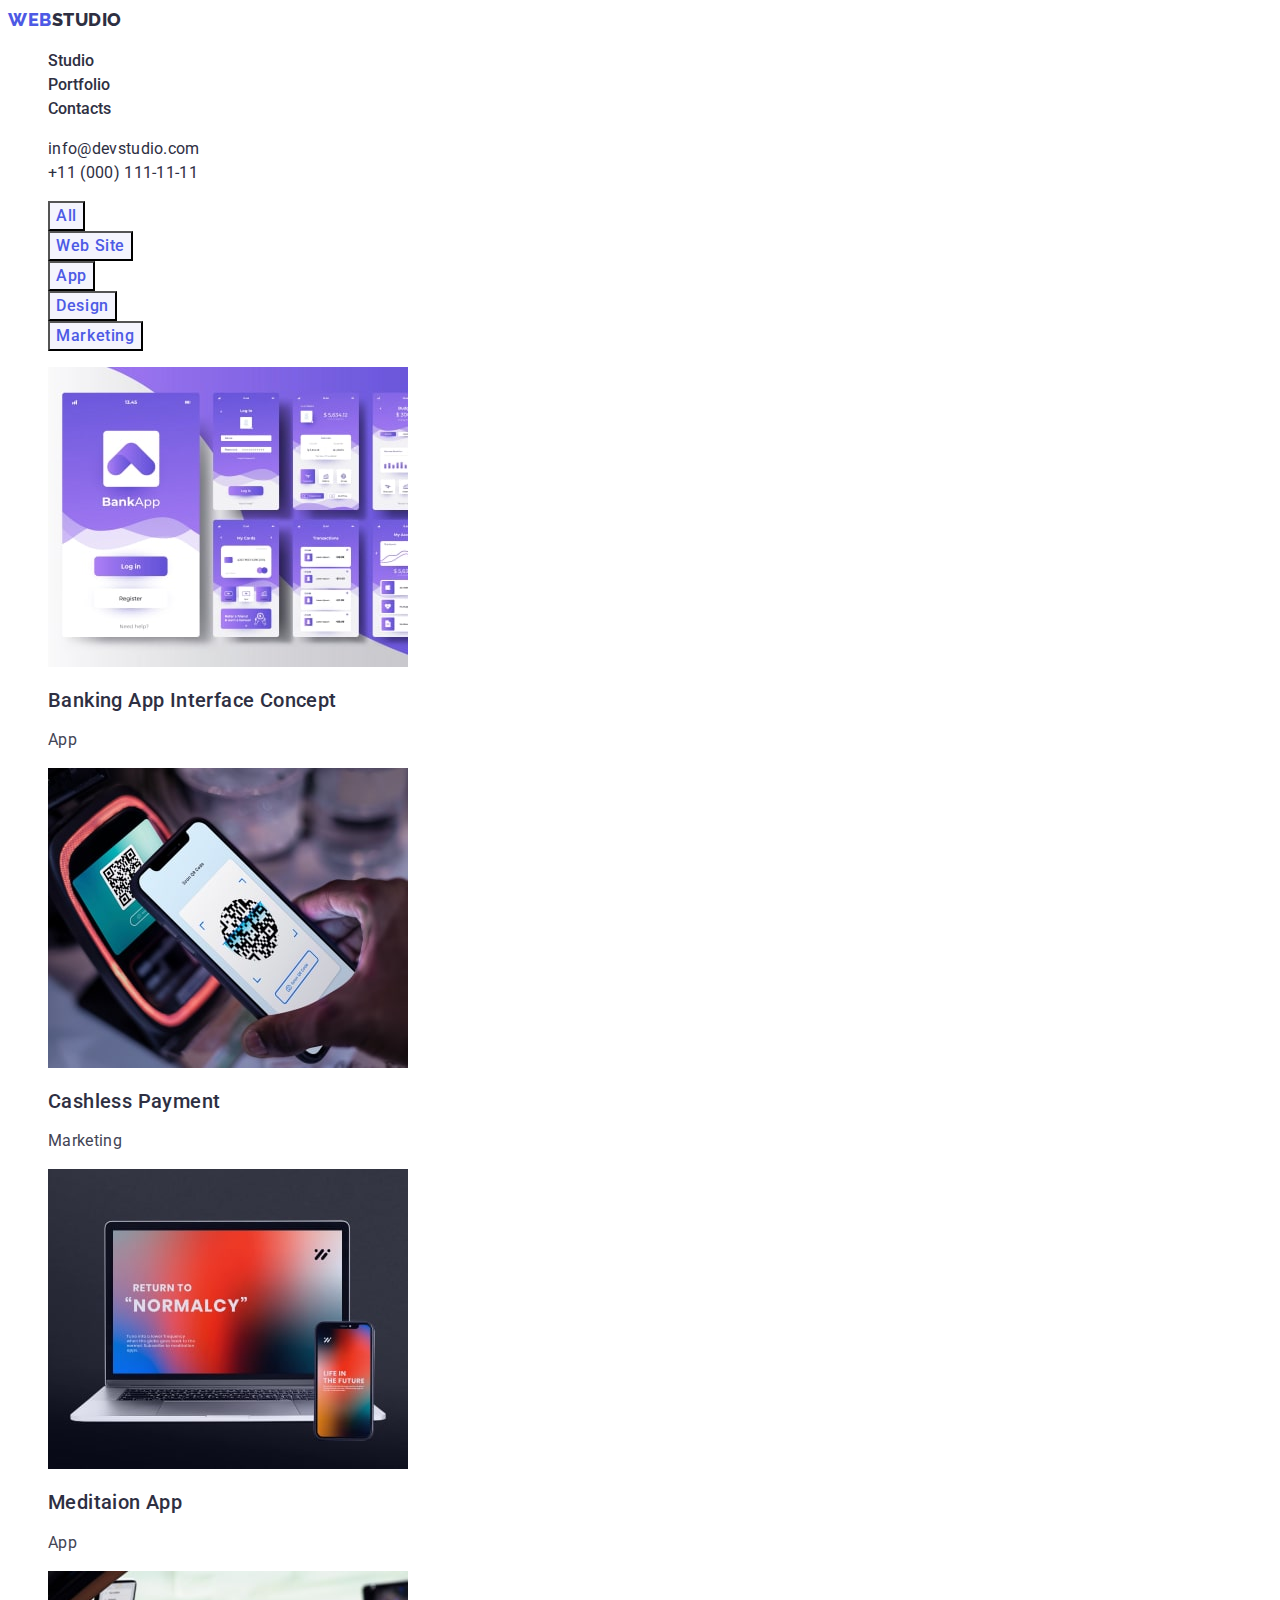
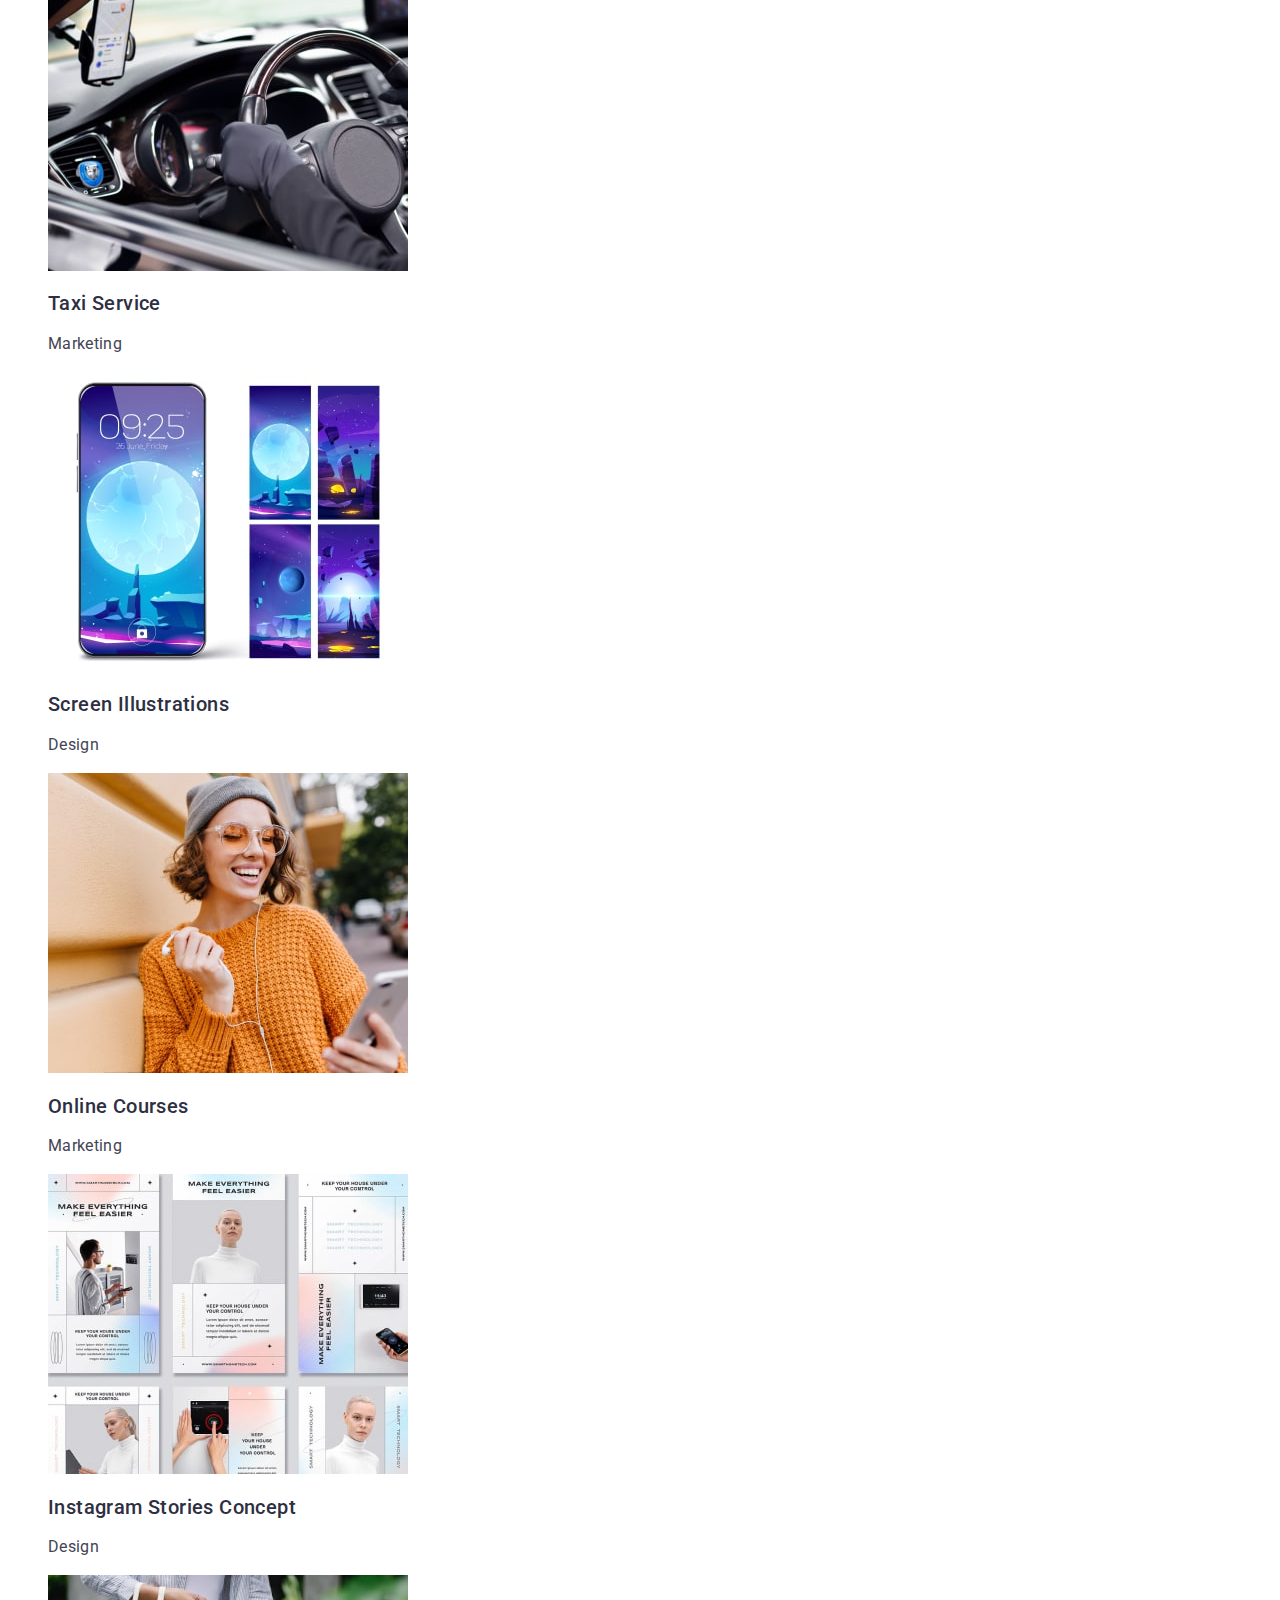
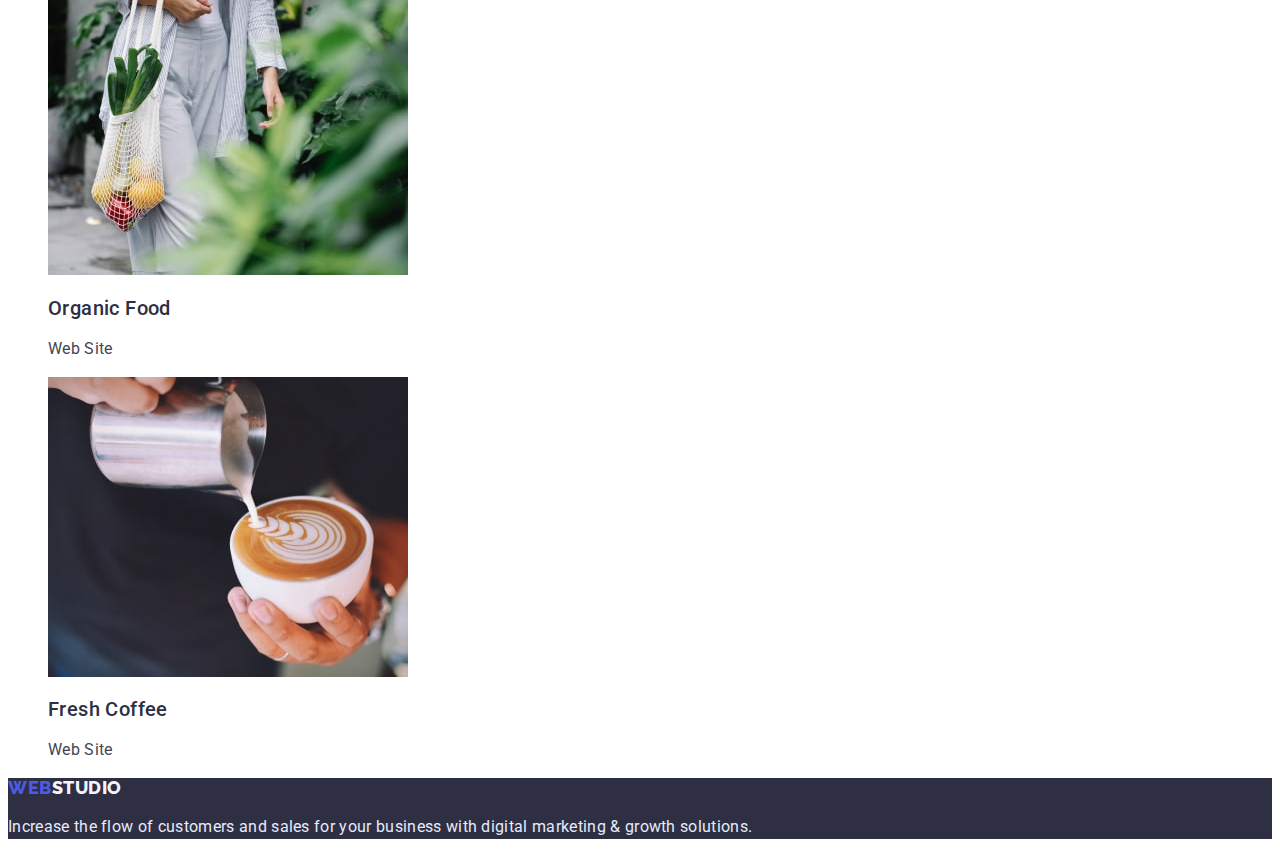
==== portfolio.html @ a4a8c256 "Initial commit" ====
<!DOCTYPE html>
<html lang="en">
  <head>
    <meta charset="UTF-8" />
    <meta http-equiv="X-UA-Compatible" content="IE=edge" />
    <meta name="viewport" content="width=device-width, initial-scale=1.0" />
    <title>Портфолио</title>
    <link rel="preconnect" href="https://fonts.googleapis.com" />
    <link rel="preconnect" href="https://fonts.gstatic.com" crossorigin />
    <link
      href="https://fonts.googleapis.com/css2?family=Raleway:wght@600;800&family=Roboto:wght@400;500;700&display=swap"
      rel="stylesheet"
    />
    <link rel="stylesheet" href="./CSS/style.css" />
  </head>
  <body>
    <!-- Top line -->
    <header>
      <nav class="site-nav">
        <a class="link" href="./index.html"
          ><span class="logo">Web</span><span class="logo-st">Studio</span></a
        >
        <ul class="site-nav list">
          <li>
            <a class="site-nav link" href="./index.html" target="_blank"
              >Studio</a
            >
          </li>
          <li>
            <a class="site-nav link" href="./portfolio.html">Portfolio</a>
          </li>
          <li><a class="site-nav link" href="">Contacts</a></li>
        </ul>
      </nav>
      <address>
        <ul class="auto-nav list">
          <li>
            <a class="info" href="mailto:info@devstudio.com"
              >info@devstudio.com</a
            >
          </li>
          <li>
            <a class="info" href="tel:+110001111111">+11 (000) 111-11-11</a>
          </li>
        </ul>
      </address>
    </header>
    <!-- MAIN-->
    <main>
      <section>
        <h1 class="visually-hidden">social-links</h1>
        <ul class="list">
          <li>
            <button class="button" type="button">All</button>
          </li>
          <li>
            <button class="button" type="button">Web Site</button>
          </li>
          <li>
            <button class="button" type="button">App</button>
          </li>
          <li>
            <button class="button" type="button">Design</button>
          </li>
          <li>
            <button class="button" type="button">Marketing</button>
          </li>
        </ul>

        <ul class="list">
          <li>
            <img
              src="./images/bankapp.jpg"
              alt="bankapp"
              width="360"
              height="300"
            />
            <h2 class="example-item">Banking App Interface Concept</h2>
            <p class="example-title">App</p>
          </li>
          <li>
            <img
              src="./images/mobphone.jpg"
              alt="mobphone"
              width="360"
              height="300"
            />
            <h2 class="example-item">Cashless Payment</h2>
            <p class="example-title">Marketing</p>
          </li>
          <li>
            <img
              src="./images/notebook.jpg"
              alt="notebook"
              width="360"
              height="300"
            />
            <h2 class="example-item">Meditaion App</h2>
            <p class="example-title">App</p>
          </li>
          <li>
            <img
              src="./images/driver.jpg"
              alt="drive"
              width="360"
              height="300"
            />
            <h2 class="example-item">Taxi Service</h2>
            <p class="example-title">Marketing</p>
          </li>
          <li>
            <img
              src="./images/phonetime.jpg"
              alt="phonetime"
              width="360"
              height="300"
            />
            <h2 class="example-item">Screen Illustrations</h2>
            <p class="example-title">Design</p>
          </li>
          <li>
            <img
              src="./images/smilegirl.jpg"
              alt="smilegirl"
              width="360"
              height="300"
            />
            <h2 class="example-item">Online Courses</h2>
            <p class="example-title">Marketing</p>
          </li>
          <li>
            <img
              src="./images/feel-easier.jpg"
              alt="feel-easier"
              width="360"
              height="300"
            />
            <h2 class="example-item">Instagram Stories Concept</h2>
            <p class="example-title">Design</p>
          </li>
          <li>
            <img
              src="./images/vegetables-in-bag.jpg"
              alt="vegetables-in-bag"
              width="360"
              height="300"
            />
            <h2 class="example-item">Organic Food</h2>
            <p class="example-title">Web Site</p>
          </li>
          <li>
            <img src="./images/late.jpg" alt="late" width="360" height="300" />
            <h2 class="example-item">Fresh Coffee</h2>
            <p class="example-title">Web Site</p>
          </li>
        </ul>
      </section>
    </main>
    <!-- Footer  -->
    <footer class="appeal">
      <a class="link" href="./index.html"
        ><span class="logo">Web</span><span class="logo-second">Studio</span></a
      >
      <p class="appeal-text">
        Increase the flow of customers and sales for your business with digital
        marketing & growth solutions.
      </p>
    </footer>
  </body>
</html>
---- CSS/style.css ----
/* цвет основного текста  #2E2F42 */
/* цвет вторичного текста #434455 */
/* белый #FFFFFF */
/* акцент #4D5AE5 */
/* призыв под логотипом #E7E9FC
/* цвет лого "studio" #F4F4FD */
/* цвет фона хедера #FFFFFF */
/* цвет фона  Hero #2E2F42 */
/* цвет фона Section 1 #E5E5E5 */
/* цвет фона Section 2 #E5E5E5 */
/* цвет фона Section 3 #F4F4FD */
/* цвет фона футера #2E2F42 */
:root {
  --primary-text-color: #2e2f42;
  --title-text-color: #434455;
  --accent: #4d5ae5;
  --primary-white-color: #ffffff;
  --primery-btn-color: #f4f4fd;
}

body {
  font-family: "Roboto", sans-serif;
  background: var(--primary-white-color);
  color: var(--primary-text-color);
}
address {
  font-style: normal;
}
.list {
  list-style: none;
}
.link {
  text-decoration: none;
}
/* -----------------Site Nav----------- */
.site-nav .link {
  font-weight: 500;
  font-size: 16px;
  line-height: 1.5;
  color: var(--primary-text-color);
}
.site-nav:hover,
.site-nav:focus {
  color: var(--accent);
}
.auto-nav {
  font-size: 16px;
  line-height: 1.5;
  color: var(--primary-text-color);
}
/* -----------------header---------------- */
.logo {
  font-family: "Raleway", sans-serif;
  font-weight: 800;
  font-size: 18px;
  line-height: 1.33px;
  color: var(--accent);
  letter-spacing: 0.03em;
  text-transform: uppercase;
}

.logo-st {
  font-family: "Raleway", sans-serif;
  font-weight: 800;
  font-size: 18px;
  line-height: 1.33;
  color: var(--primary-text-color);
  letter-spacing: 0.03em;
  text-transform: uppercase;
}
.info {
  text-decoration: none;
  color: var(--primary-text-color);
  letter-spacing: 0.02em;
}
.info:hover,
.info:focus {
  color: var(--accent);
}
.info-tel {
  text-decoration: none;
  color: var(--title-text-color);
  letter-spacing: 0.02em;
}
.info-tel:hover,
.info-tel:focus {
  color: var(--accent);
}
/* ------------HERO---------------------- */
.hero {
  background: #2e2f42;
}
.hero-title {
  font-size: 56px;
  line-height: 1.07;
  color: var(--primary-white-color);
  text-align: center;
  letter-spacing: 0.02em;
}
/* -------------Section---------------- */
.section {
  color: var(--primary-text-color);
  background: var(--primary-white-color);
}
.section-title {
  font-weight: 700;
  font-size: 36px;
  line-height: 1.11;
  color: var(--primary-text-color);
  text-align: center;
  letter-spacing: 0.02em;
  text-transform: capitalize;
}
.list-benefit {
  color: var(--primary-text-color);
}
.list-benefit-item {
  font-weight: 500;
  font-size: 20px;
  line-height: 1.2;
  color: var(--primary-text-color);
  letter-spacing: 0.02em;
}
.list-benefit-text {
  font-size: 16px;
  line-height: 1.5;
  color: var(--title-text-color);
  letter-spacing: 0.02em;
}
.section-team {
  background: var(--primery-btn-color);
}
.list-team {
}
.list-team-name {
  font-weight: 500;
  font-size: 20px;
  line-height: 1.2;
  color: var(--primary-text-color);

  letter-spacing: 0.02em;
  background: var(--primary-white-color);
}
.list-team-prof {
  font-size: 16px;
  line-height: 1.5;
  color: var(--title-text-color);

  letter-spacing: 0.02em;
  background: var(--primary-white-color);
}

/*----------------- Footer------------ */
.appeal {
  background: var(--primary-text-color);
}
.logo-second {
  font-family: "Raleway", sans-serif;
  font-weight: 800;
  font-size: 18px;
  line-height: 1.16;
  color: var(--primery-btn-color);
  letter-spacing: 0.03em;
  text-transform: uppercase;
}
.appeal-text {
  font-size: 16px;
  line-height: 1.5;
  color: #e7e9fc;
  letter-spacing: 0.02em;
}
/*------------Button Hero ---------------*/
.button-hero {
  font-family: "Roboto", sans-serif;
  font-weight: 500;
  font-size: 16px;
  line-height: 1.5;
  display: flex;
  align-items: center;
  letter-spacing: 0.04em;
  color: var(--primery-btn-color);
  background: #404bbf;
  cursor: pointer;
}
.button-hero:hover,
.button-hero:focus {
  color: #404bbf;
  background: var(--primary-white-color);
}
/* -------------Button---------------- */
.button {
  font-family: "Roboto", sans-serif;
  font-weight: 500;
  font-size: 16px;
  line-height: 1.5;
  align-items: center;
  text-align: center;
  letter-spacing: 0.04em;
  color: var(--accent);
  background: var(--primery-btn-color);
  cursor: pointer;
}
.button:hover,
.button:focus {
  color: var(--primary-white-color);
  background: var(--accent);
}
/* ----------------portfolio file------------------*/
.example-item {
  font-weight: 500;
  font-size: 20px;
  line-height: 1.2;
  letter-spacing: 0.02em;
  color: var(--primary-text-color);
}
.example-title {
  font-size: 16px;
  line-height: 1.5;
  letter-spacing: 0.02em;
  color: var(--title-text-color);
}

/* --------------скрытый заголовок---------------- */
.visually-hidden {
  position: absolute;
  white-space: nowrap;
  width: 1px;
  height: 1px;
  overflow: hidden;
  border: 0;
  padding: 0;
  clip: rect(0 0 0 0);
  clip-path: inset(50%);
  margin: -1px;
}
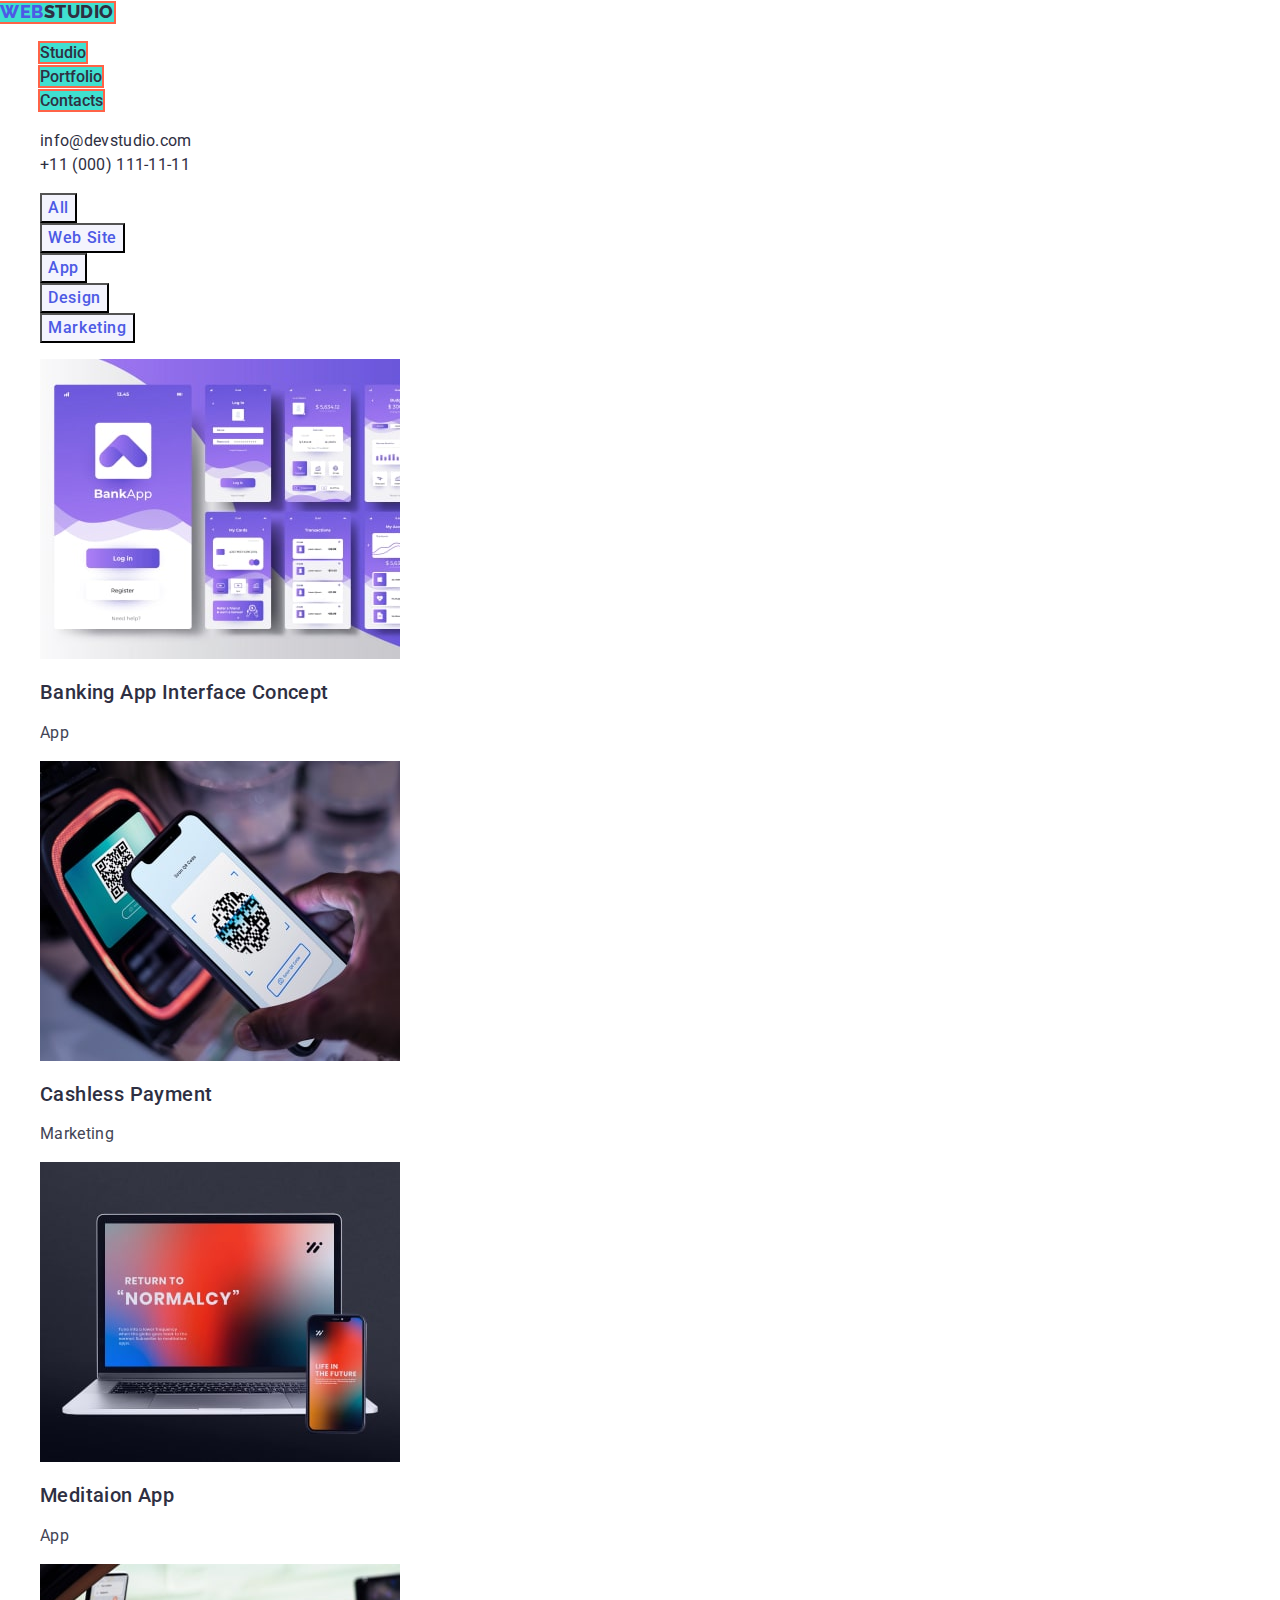
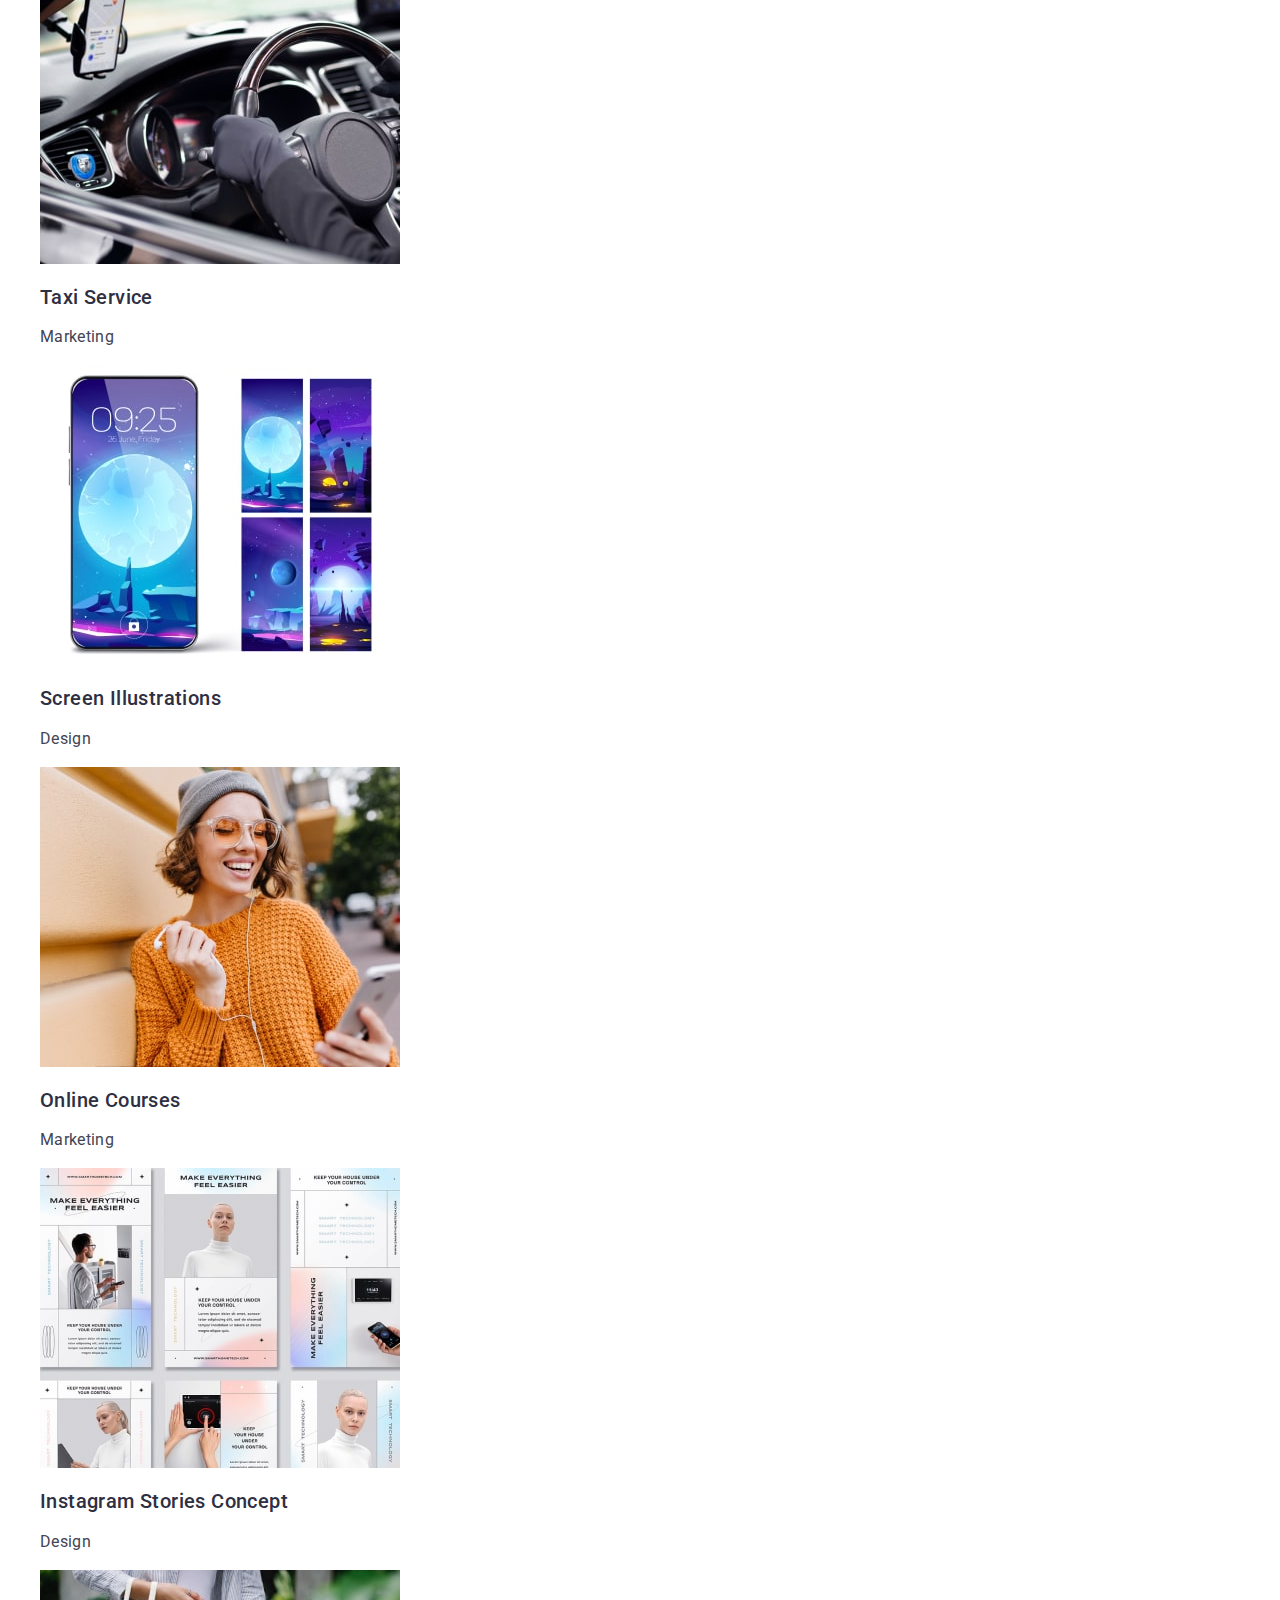
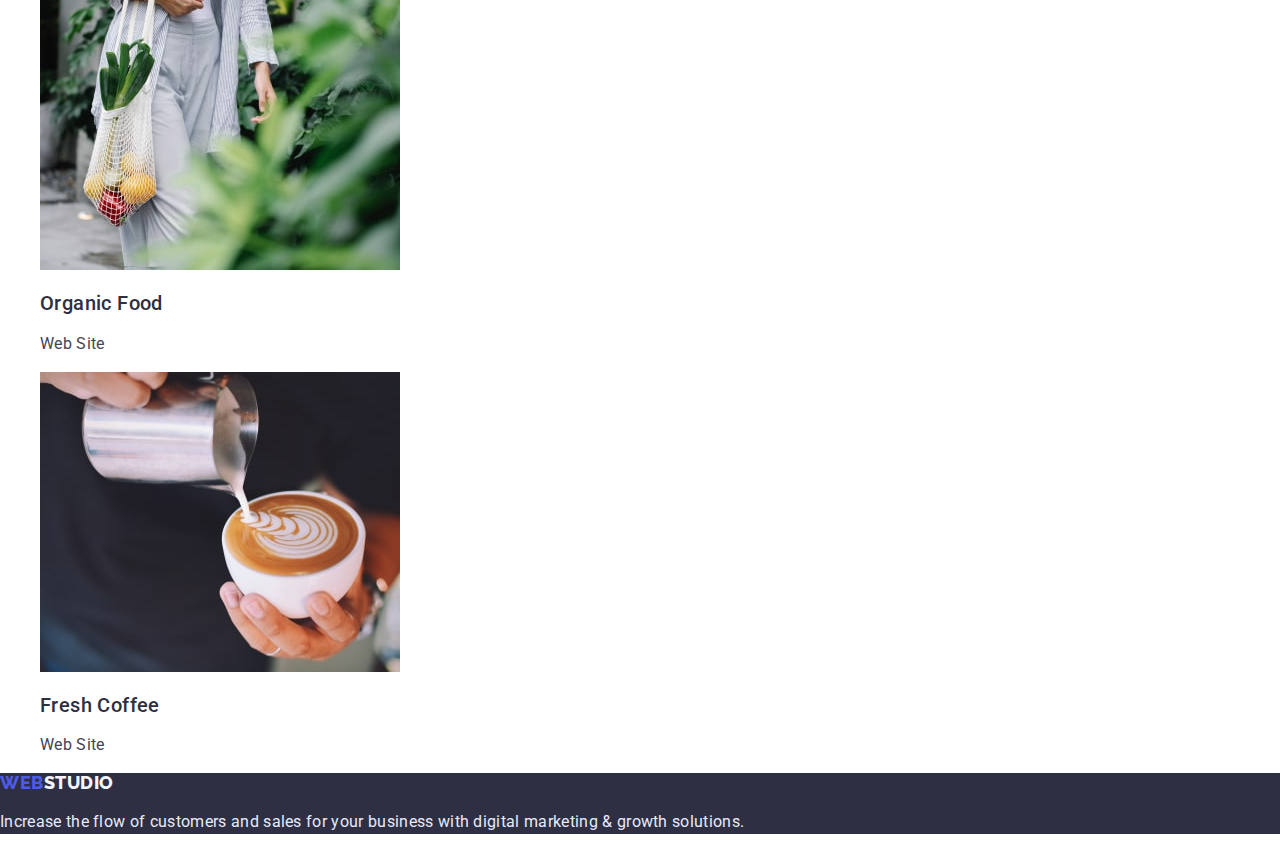
==== commit 4d41f5b6: "вставил нормолайз" ====
--- a/portfolio.html
+++ b/portfolio.html
@@ -10,6 +10,10 @@
     <link
       href="https://fonts.googleapis.com/css2?family=Raleway:wght@600;800&family=Roboto:wght@400;500;700&display=swap"
       rel="stylesheet"
+    />
+    <link
+      rel="stylesheet"
+      href="	https://cdnjs.cloudflare.com/ajax/libs/modern-normalize/0.6.0/modern-normalize.min.css"
     />
     <link rel="stylesheet" href="./CSS/style.css" />
   </head>
--- a/CSS/style.css
+++ b/CSS/style.css
@@ -17,6 +17,14 @@
   --primary-white-color: #ffffff;
   --primery-btn-color: #f4f4fd;
 }
+html {
+  box-sizing: border-box;
+}
+*,
+*::before,
+*::after {
+  box-sizing: inherit;
+}
 
 body {
   font-family: "Roboto", sans-serif;
@@ -32,12 +40,30 @@
 .link {
   text-decoration: none;
 }
+.conteiner {
+  width: 1128px;
+  margin: 0 auto;
+}
+/* ---------------Header--------------- */
+.header {
+  /* outline: 2px solid transparent; */
+  border-bottom-width: 7px;
+  border-bottom-style: solid;
+  border-bottom-color: var(--primary-text-color);
+}
+.address {
+  /* outline: 2px solid transparent; */
+  background-color: orange;
+}
+
 /* -----------------Site Nav----------- */
 .site-nav .link {
   font-weight: 500;
   font-size: 16px;
   line-height: 1.5;
   color: var(--primary-text-color);
+  outline: 2px solid tomato;
+  background-color: turquoise;
 }
 .site-nav:hover,
 .site-nav:focus {
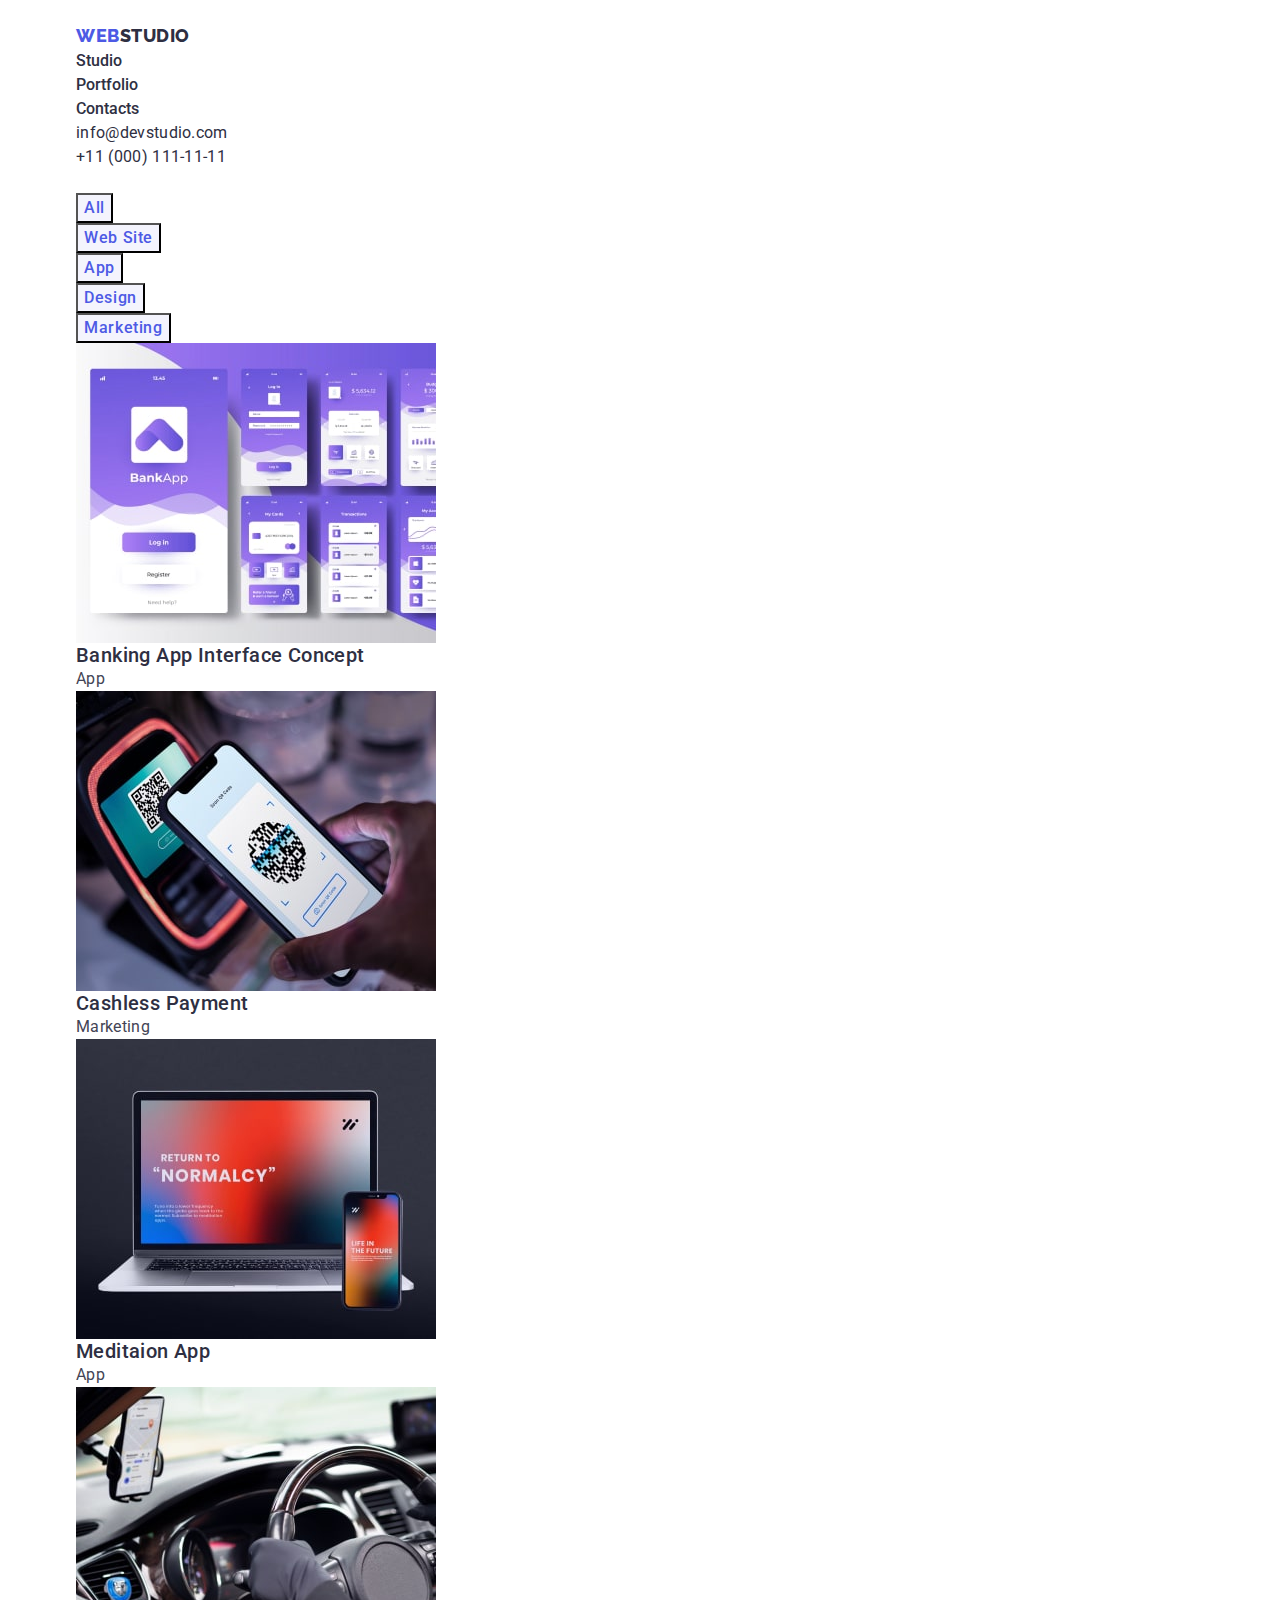
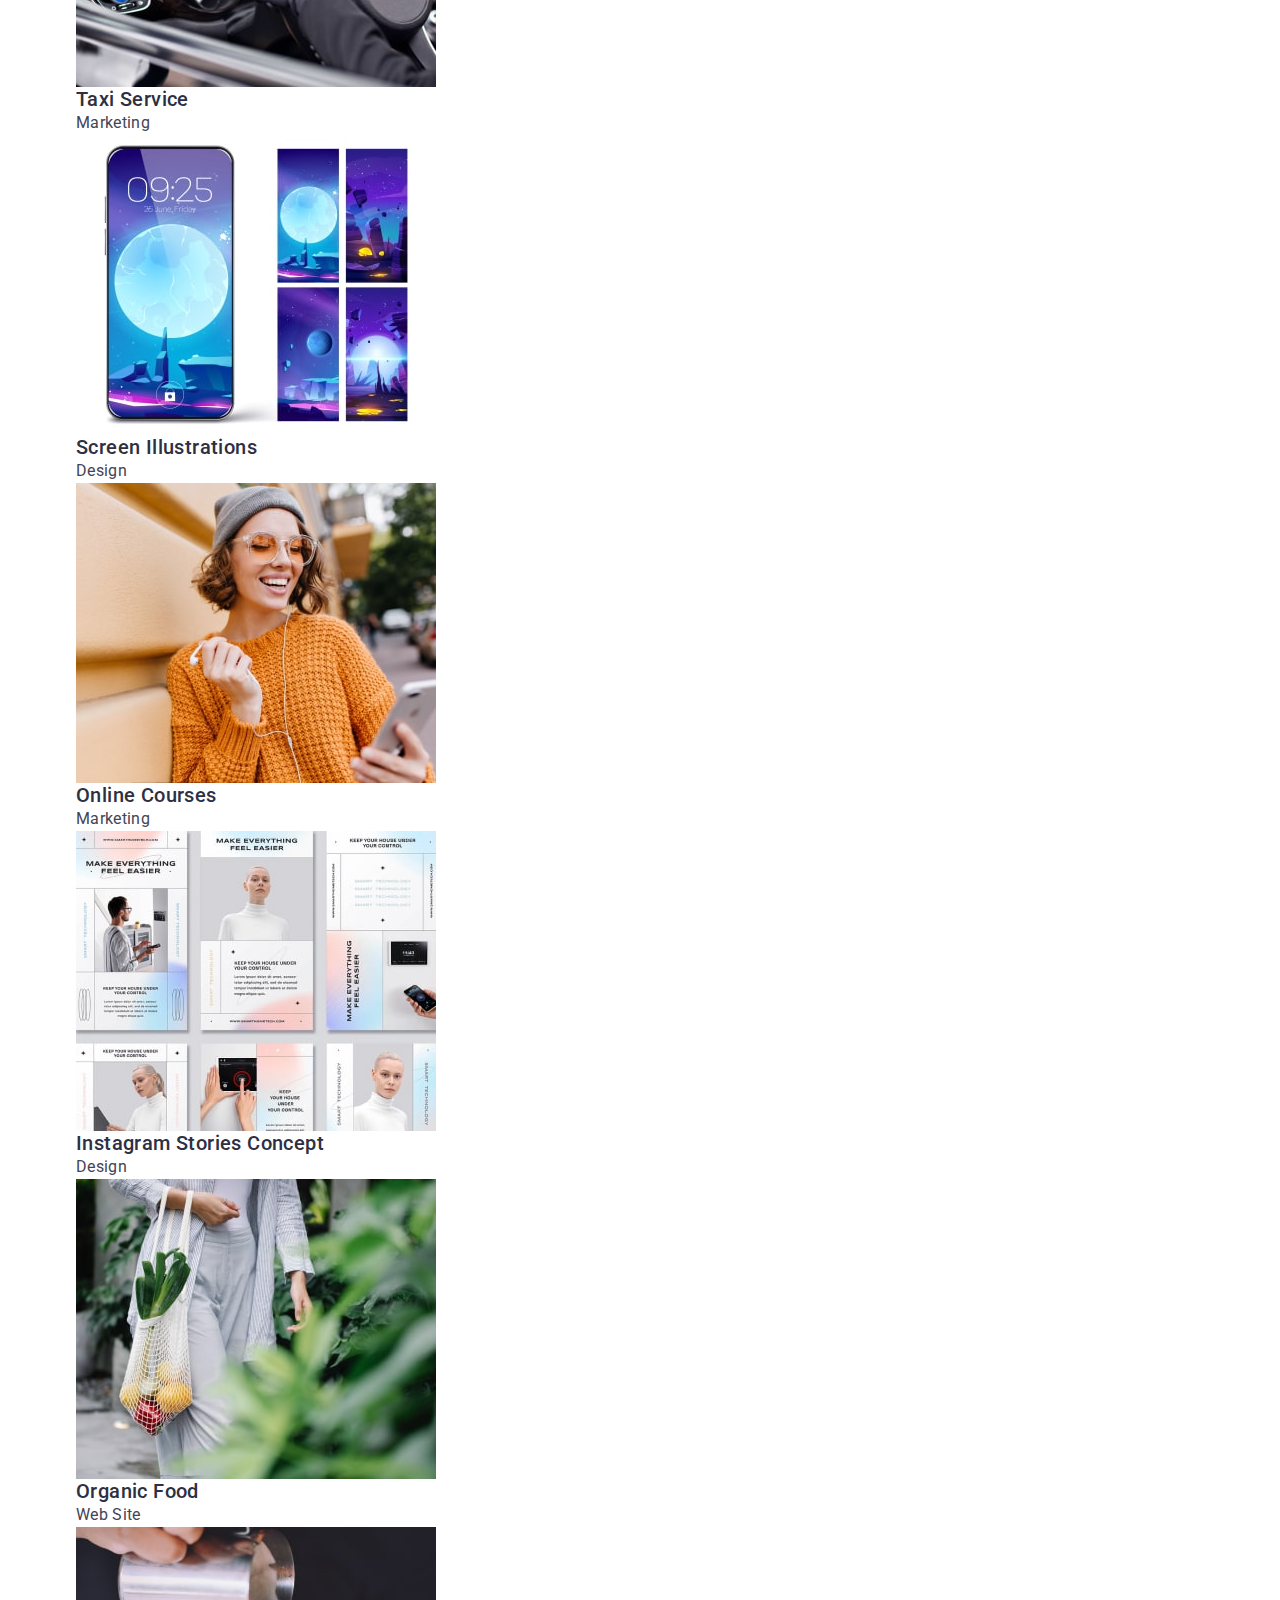
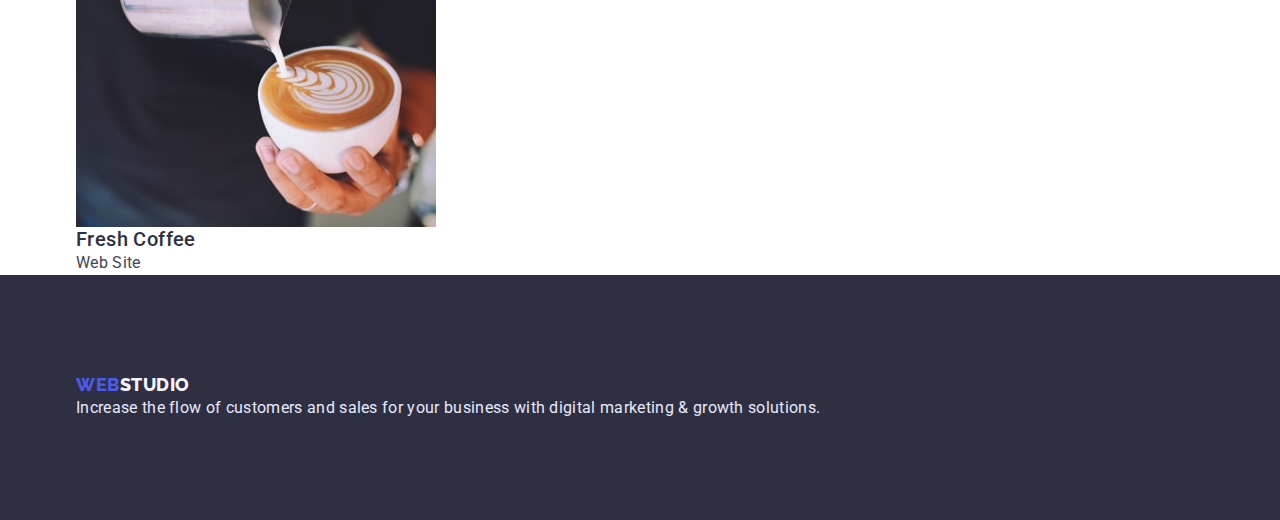
==== commit 61756cec: "prepear to flex" ====
--- a/portfolio.html
+++ b/portfolio.html
@@ -19,156 +19,168 @@
   </head>
   <body>
     <!-- Top line -->
-    <header>
-      <nav class="site-nav">
-        <a class="link" href="./index.html"
-          ><span class="logo">Web</span><span class="logo-st">Studio</span></a
-        >
-        <ul class="site-nav list">
-          <li>
-            <a class="site-nav link" href="./index.html" target="_blank"
-              >Studio</a
-            >
-          </li>
-          <li>
-            <a class="site-nav link" href="./portfolio.html">Portfolio</a>
-          </li>
-          <li><a class="site-nav link" href="">Contacts</a></li>
-        </ul>
-      </nav>
-      <address>
-        <ul class="auto-nav list">
-          <li>
-            <a class="info" href="mailto:info@devstudio.com"
-              >info@devstudio.com</a
-            >
-          </li>
-          <li>
-            <a class="info" href="tel:+110001111111">+11 (000) 111-11-11</a>
-          </li>
-        </ul>
-      </address>
+    <header class="header">
+      <div class="conteiner">
+        <nav class="site-nav">
+          <a class="link" href="./index.html"
+            ><span class="logo">Web</span><span class="logo-st">Studio</span></a
+          >
+          <ul class="site-nav list">
+            <li>
+              <a class="site-nav link" href="./index.html" target="_blank"
+                >Studio</a
+              >
+            </li>
+            <li>
+              <a class="site-nav link" href="./portfolio.html">Portfolio</a>
+            </li>
+            <li><a class="site-nav link" href="">Contacts</a></li>
+          </ul>
+        </nav>
+        <address>
+          <ul class="auto-nav list">
+            <li>
+              <a class="info" href="mailto:info@devstudio.com"
+                >info@devstudio.com</a
+              >
+            </li>
+            <li>
+              <a class="info" href="tel:+110001111111">+11 (000) 111-11-11</a>
+            </li>
+          </ul>
+        </address>
+      </div>
     </header>
     <!-- MAIN-->
     <main>
       <section>
-        <h1 class="visually-hidden">social-links</h1>
-        <ul class="list">
-          <li>
-            <button class="button" type="button">All</button>
-          </li>
-          <li>
-            <button class="button" type="button">Web Site</button>
-          </li>
-          <li>
-            <button class="button" type="button">App</button>
-          </li>
-          <li>
-            <button class="button" type="button">Design</button>
-          </li>
-          <li>
-            <button class="button" type="button">Marketing</button>
-          </li>
-        </ul>
+        <div class="conteiner">
+          <h1 class="visually-hidden">social-links</h1>
+          <ul class="list">
+            <li>
+              <button class="button" type="button">All</button>
+            </li>
+            <li>
+              <button class="button" type="button">Web Site</button>
+            </li>
+            <li>
+              <button class="button" type="button">App</button>
+            </li>
+            <li>
+              <button class="button" type="button">Design</button>
+            </li>
+            <li>
+              <button class="button" type="button">Marketing</button>
+            </li>
+          </ul>
 
-        <ul class="list">
-          <li>
-            <img
-              src="./images/bankapp.jpg"
-              alt="bankapp"
-              width="360"
-              height="300"
-            />
-            <h2 class="example-item">Banking App Interface Concept</h2>
-            <p class="example-title">App</p>
-          </li>
-          <li>
-            <img
-              src="./images/mobphone.jpg"
-              alt="mobphone"
-              width="360"
-              height="300"
-            />
-            <h2 class="example-item">Cashless Payment</h2>
-            <p class="example-title">Marketing</p>
-          </li>
-          <li>
-            <img
-              src="./images/notebook.jpg"
-              alt="notebook"
-              width="360"
-              height="300"
-            />
-            <h2 class="example-item">Meditaion App</h2>
-            <p class="example-title">App</p>
-          </li>
-          <li>
-            <img
-              src="./images/driver.jpg"
-              alt="drive"
-              width="360"
-              height="300"
-            />
-            <h2 class="example-item">Taxi Service</h2>
-            <p class="example-title">Marketing</p>
-          </li>
-          <li>
-            <img
-              src="./images/phonetime.jpg"
-              alt="phonetime"
-              width="360"
-              height="300"
-            />
-            <h2 class="example-item">Screen Illustrations</h2>
-            <p class="example-title">Design</p>
-          </li>
-          <li>
-            <img
-              src="./images/smilegirl.jpg"
-              alt="smilegirl"
-              width="360"
-              height="300"
-            />
-            <h2 class="example-item">Online Courses</h2>
-            <p class="example-title">Marketing</p>
-          </li>
-          <li>
-            <img
-              src="./images/feel-easier.jpg"
-              alt="feel-easier"
-              width="360"
-              height="300"
-            />
-            <h2 class="example-item">Instagram Stories Concept</h2>
-            <p class="example-title">Design</p>
-          </li>
-          <li>
-            <img
-              src="./images/vegetables-in-bag.jpg"
-              alt="vegetables-in-bag"
-              width="360"
-              height="300"
-            />
-            <h2 class="example-item">Organic Food</h2>
-            <p class="example-title">Web Site</p>
-          </li>
-          <li>
-            <img src="./images/late.jpg" alt="late" width="360" height="300" />
-            <h2 class="example-item">Fresh Coffee</h2>
-            <p class="example-title">Web Site</p>
-          </li>
-        </ul>
+          <ul class="list">
+            <li>
+              <img
+                src="./images/bankapp.jpg"
+                alt="bankapp"
+                width="360"
+                height="300"
+              />
+              <h2 class="example-item">Banking App Interface Concept</h2>
+              <p class="example-title">App</p>
+            </li>
+            <li>
+              <img
+                src="./images/mobphone.jpg"
+                alt="mobphone"
+                width="360"
+                height="300"
+              />
+              <h2 class="example-item">Cashless Payment</h2>
+              <p class="example-title">Marketing</p>
+            </li>
+            <li>
+              <img
+                src="./images/notebook.jpg"
+                alt="notebook"
+                width="360"
+                height="300"
+              />
+              <h2 class="example-item">Meditaion App</h2>
+              <p class="example-title">App</p>
+            </li>
+            <li>
+              <img
+                src="./images/driver.jpg"
+                alt="drive"
+                width="360"
+                height="300"
+              />
+              <h2 class="example-item">Taxi Service</h2>
+              <p class="example-title">Marketing</p>
+            </li>
+            <li>
+              <img
+                src="./images/phonetime.jpg"
+                alt="phonetime"
+                width="360"
+                height="300"
+              />
+              <h2 class="example-item">Screen Illustrations</h2>
+              <p class="example-title">Design</p>
+            </li>
+            <li>
+              <img
+                src="./images/smilegirl.jpg"
+                alt="smilegirl"
+                width="360"
+                height="300"
+              />
+              <h2 class="example-item">Online Courses</h2>
+              <p class="example-title">Marketing</p>
+            </li>
+            <li>
+              <img
+                src="./images/feel-easier.jpg"
+                alt="feel-easier"
+                width="360"
+                height="300"
+              />
+              <h2 class="example-item">Instagram Stories Concept</h2>
+              <p class="example-title">Design</p>
+            </li>
+            <li>
+              <img
+                src="./images/vegetables-in-bag.jpg"
+                alt="vegetables-in-bag"
+                width="360"
+                height="300"
+              />
+              <h2 class="example-item">Organic Food</h2>
+              <p class="example-title">Web Site</p>
+            </li>
+            <li>
+              <img
+                src="./images/late.jpg"
+                alt="late"
+                width="360"
+                height="300"
+              />
+              <h2 class="example-item">Fresh Coffee</h2>
+              <p class="example-title">Web Site</p>
+            </li>
+          </ul>
+        </div>
       </section>
     </main>
     <!-- Footer  -->
     <footer class="appeal">
-      <a class="link" href="./index.html"
-        ><span class="logo">Web</span><span class="logo-second">Studio</span></a
-      >
-      <p class="appeal-text">
-        Increase the flow of customers and sales for your business with digital
-        marketing & growth solutions.
-      </p>
+      <div class="conteiner">
+        <a class="link" href="./index.html"
+          ><span class="logo">Web</span
+          ><span class="logo-second">Studio</span></a
+        >
+        <p class="appeal-text">
+          Increase the flow of customers and sales for your business with
+          digital marketing & growth solutions.
+        </p>
+      </div>
     </footer>
   </body>
 </html>
--- a/CSS/style.css
+++ b/CSS/style.css
@@ -25,7 +25,19 @@
 *::after {
   box-sizing: inherit;
 }
-
+p,
+h1,
+h2,
+h3,
+h4,
+h5,
+h6 {
+  margin: 0;
+}
+ul {
+  margin: 0;
+  padding-left: 0;
+}
 body {
   font-family: "Roboto", sans-serif;
   background: var(--primary-white-color);
@@ -34,26 +46,31 @@
 address {
   font-style: normal;
 }
+img {
+  display: block;
+}
 .list {
   list-style: none;
 }
 .link {
   text-decoration: none;
+  display: inline-block;
 }
 .conteiner {
-  width: 1128px;
+  width: 1158px;
+  /* padding-left: 15px;
+  padding-right: 15px; */
+  padding: 0 15px;
+  /* outline: 2px solid red; */
   margin: 0 auto;
 }
 /* ---------------Header--------------- */
 .header {
-  /* outline: 2px solid transparent; */
-  border-bottom-width: 7px;
-  border-bottom-style: solid;
-  border-bottom-color: var(--primary-text-color);
+  padding-top: 24px;
+  padding-bottom: 24px;
 }
 .address {
   /* outline: 2px solid transparent; */
-  background-color: orange;
 }
 
 /* -----------------Site Nav----------- */
@@ -62,8 +79,6 @@
   font-size: 16px;
   line-height: 1.5;
   color: var(--primary-text-color);
-  outline: 2px solid tomato;
-  background-color: turquoise;
 }
 .site-nav:hover,
 .site-nav:focus {
@@ -115,6 +130,7 @@
 /* ------------HERO---------------------- */
 .hero {
   background: #2e2f42;
+  outline: 1px solid yellow;
 }
 .hero-title {
   font-size: 56px;
@@ -122,11 +138,14 @@
   color: var(--primary-white-color);
   text-align: center;
   letter-spacing: 0.02em;
+  padding-top: 188px;
+  margin-bottom: 48px;
 }
 /* -------------Section---------------- */
 .section {
   color: var(--primary-text-color);
   background: var(--primary-white-color);
+  outline: 1px solid blueviolet;
 }
 .section-title {
   font-weight: 700;
@@ -137,6 +156,9 @@
   letter-spacing: 0.02em;
   text-transform: capitalize;
 }
+.section-benefit {
+  outline: 1px solid green;
+}
 .list-benefit {
   color: var(--primary-text-color);
 }
@@ -155,6 +177,7 @@
 }
 .section-team {
   background: var(--primery-btn-color);
+  outline: 1px solid darkorange;
 }
 .list-team {
 }
@@ -179,6 +202,8 @@
 /*----------------- Footer------------ */
 .appeal {
   background: var(--primary-text-color);
+  padding-top: 100px;
+  padding-bottom: 100px;
 }
 .logo-second {
   font-family: "Raleway", sans-serif;
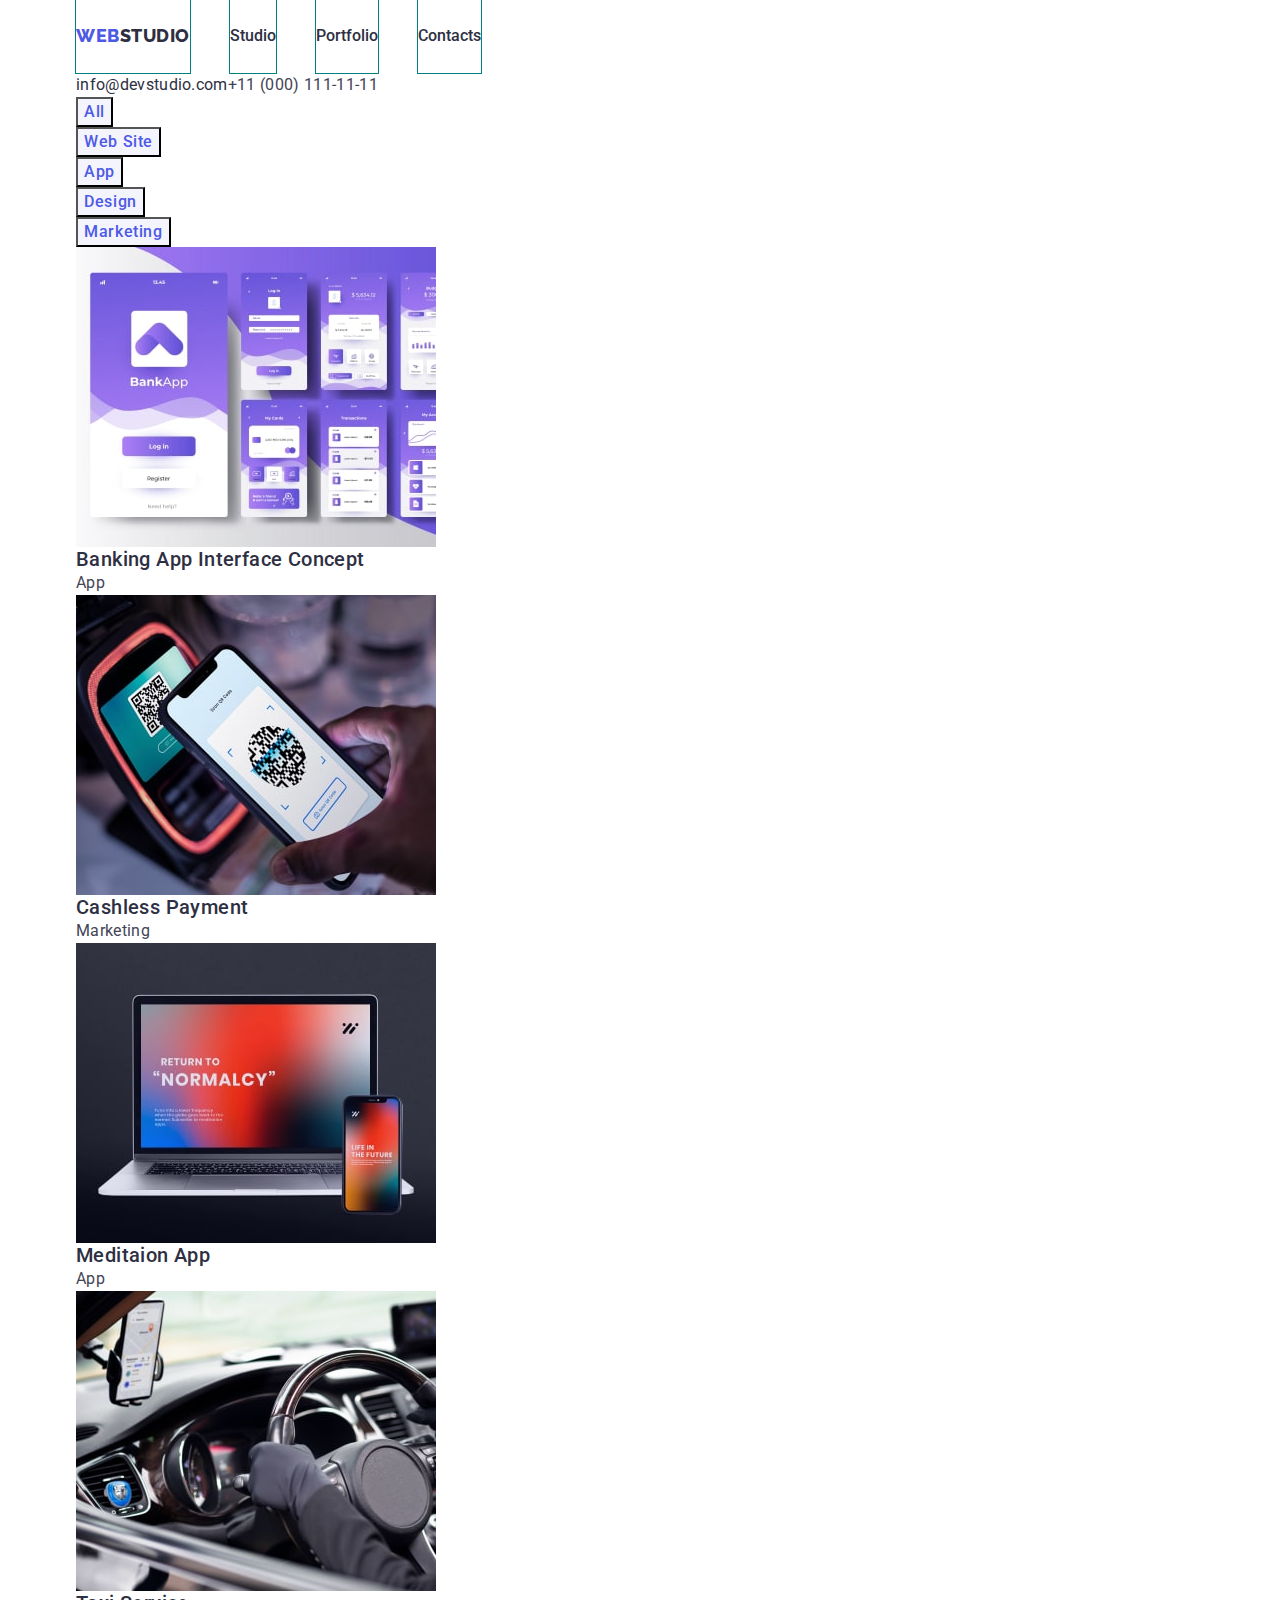
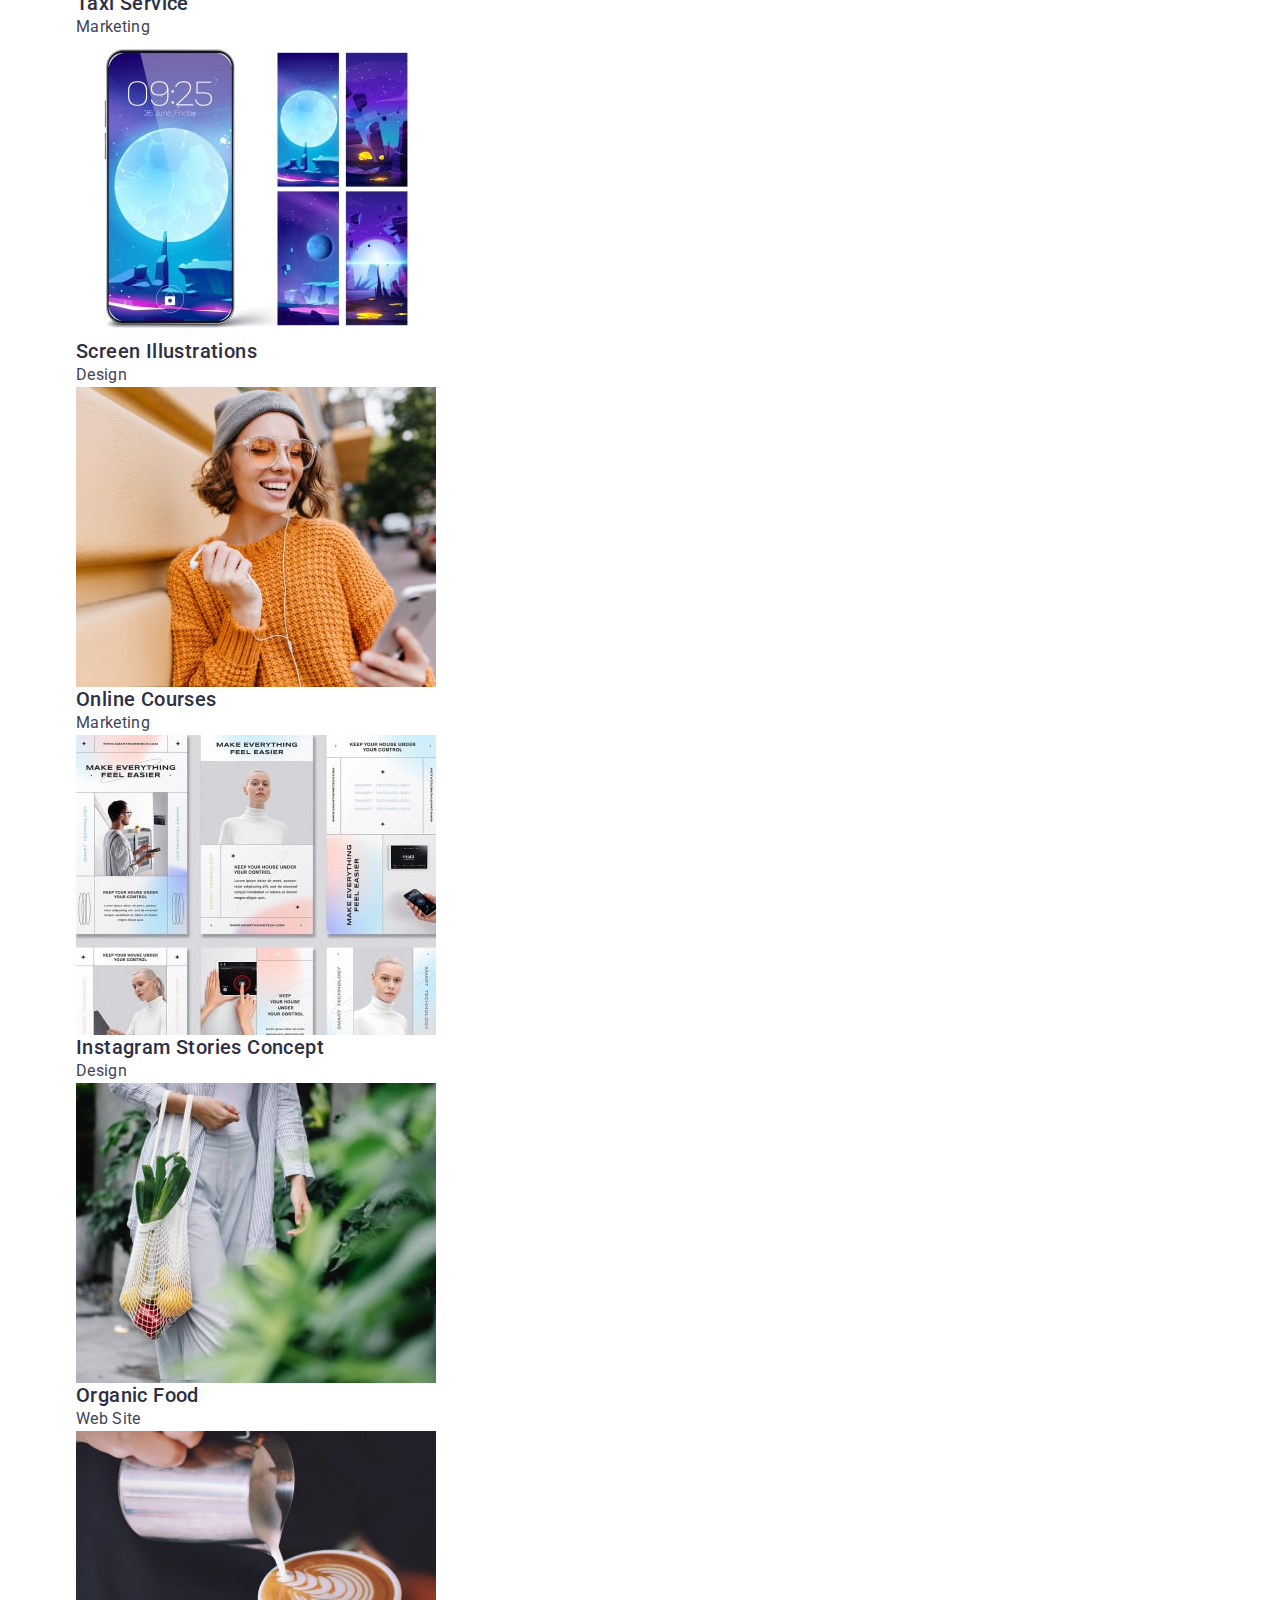
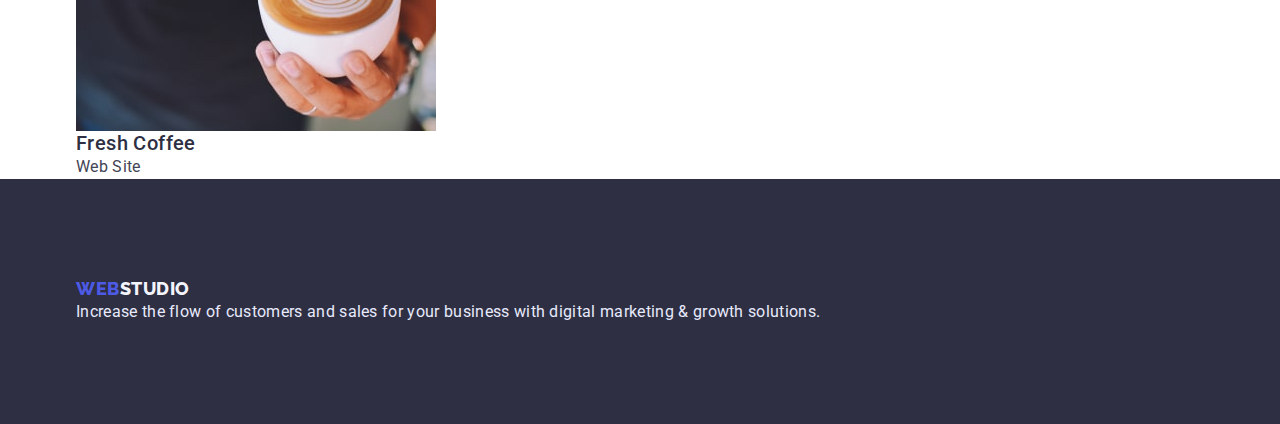
==== commit 8709eea5: "работа с хедером" ====
--- a/portfolio.html
+++ b/portfolio.html
@@ -22,22 +22,22 @@
     <header class="header">
       <div class="conteiner">
         <nav class="site-nav">
-          <a class="link" href="./index.html"
+          <a class="link item" href="./index.html"
             ><span class="logo">Web</span><span class="logo-st">Studio</span></a
           >
           <ul class="site-nav list">
-            <li>
+            <li class="item">
               <a class="site-nav link" href="./index.html" target="_blank"
                 >Studio</a
               >
             </li>
-            <li>
+            <li class="item">
               <a class="site-nav link" href="./portfolio.html">Portfolio</a>
-            </li>
-            <li><a class="site-nav link" href="">Contacts</a></li>
+            </li class="item">
+            <li class="item"><a class="site-nav link" href="">Contacts</a></li>
           </ul>
         </nav>
-        <address>
+        <address class="address">
           <ul class="auto-nav list">
             <li>
               <a class="info" href="mailto:info@devstudio.com"
@@ -45,7 +45,9 @@
               >
             </li>
             <li>
-              <a class="info" href="tel:+110001111111">+11 (000) 111-11-11</a>
+              <a class="info-tel" href="tel:+110001111111"
+                >+11 (000) 111-11-11</a
+              >
             </li>
           </ul>
         </address>
--- a/CSS/style.css
+++ b/CSS/style.css
@@ -65,29 +65,52 @@
   margin: 0 auto;
 }
 /* ---------------Header--------------- */
-.header {
+/* .header {
+  padding-top: 24px;
+  padding-bottom: 24px; */
+}
+/* .site-nav {
+  display: flex;
+} */
+.address {
+  outline: 2px solid transparent;
+  display: flex;
+}
+
+/* -----------------Site Nav----------- */
+.site-nav .link {
+  font-weight: 500;
+  font-size: 16px;
+  line-height: 1.5;
+  color: var(--primary-text-color);
   padding-top: 24px;
   padding-bottom: 24px;
 }
-.address {
-  /* outline: 2px solid transparent; */
-}
-
-/* -----------------Site Nav----------- */
-.site-nav .link {
-  font-weight: 500;
-  font-size: 16px;
-  line-height: 1.5;
-  color: var(--primary-text-color);
-}
 .site-nav:hover,
 .site-nav:focus {
   color: var(--accent);
 }
+.site-nav {
+  display: flex;
+  /* outline: 1px solid tomato; */
+}
+
+.item {
+  margin-right: 40px;
+  outline: 1px solid teal;
+}
+
+.item:last-child {
+  margin-right: 0;
+}
+
 .auto-nav {
   font-size: 16px;
   line-height: 1.5;
   color: var(--primary-text-color);
+}
+.auto-nav {
+  display: flex;
 }
 /* -----------------header---------------- */
 .logo {
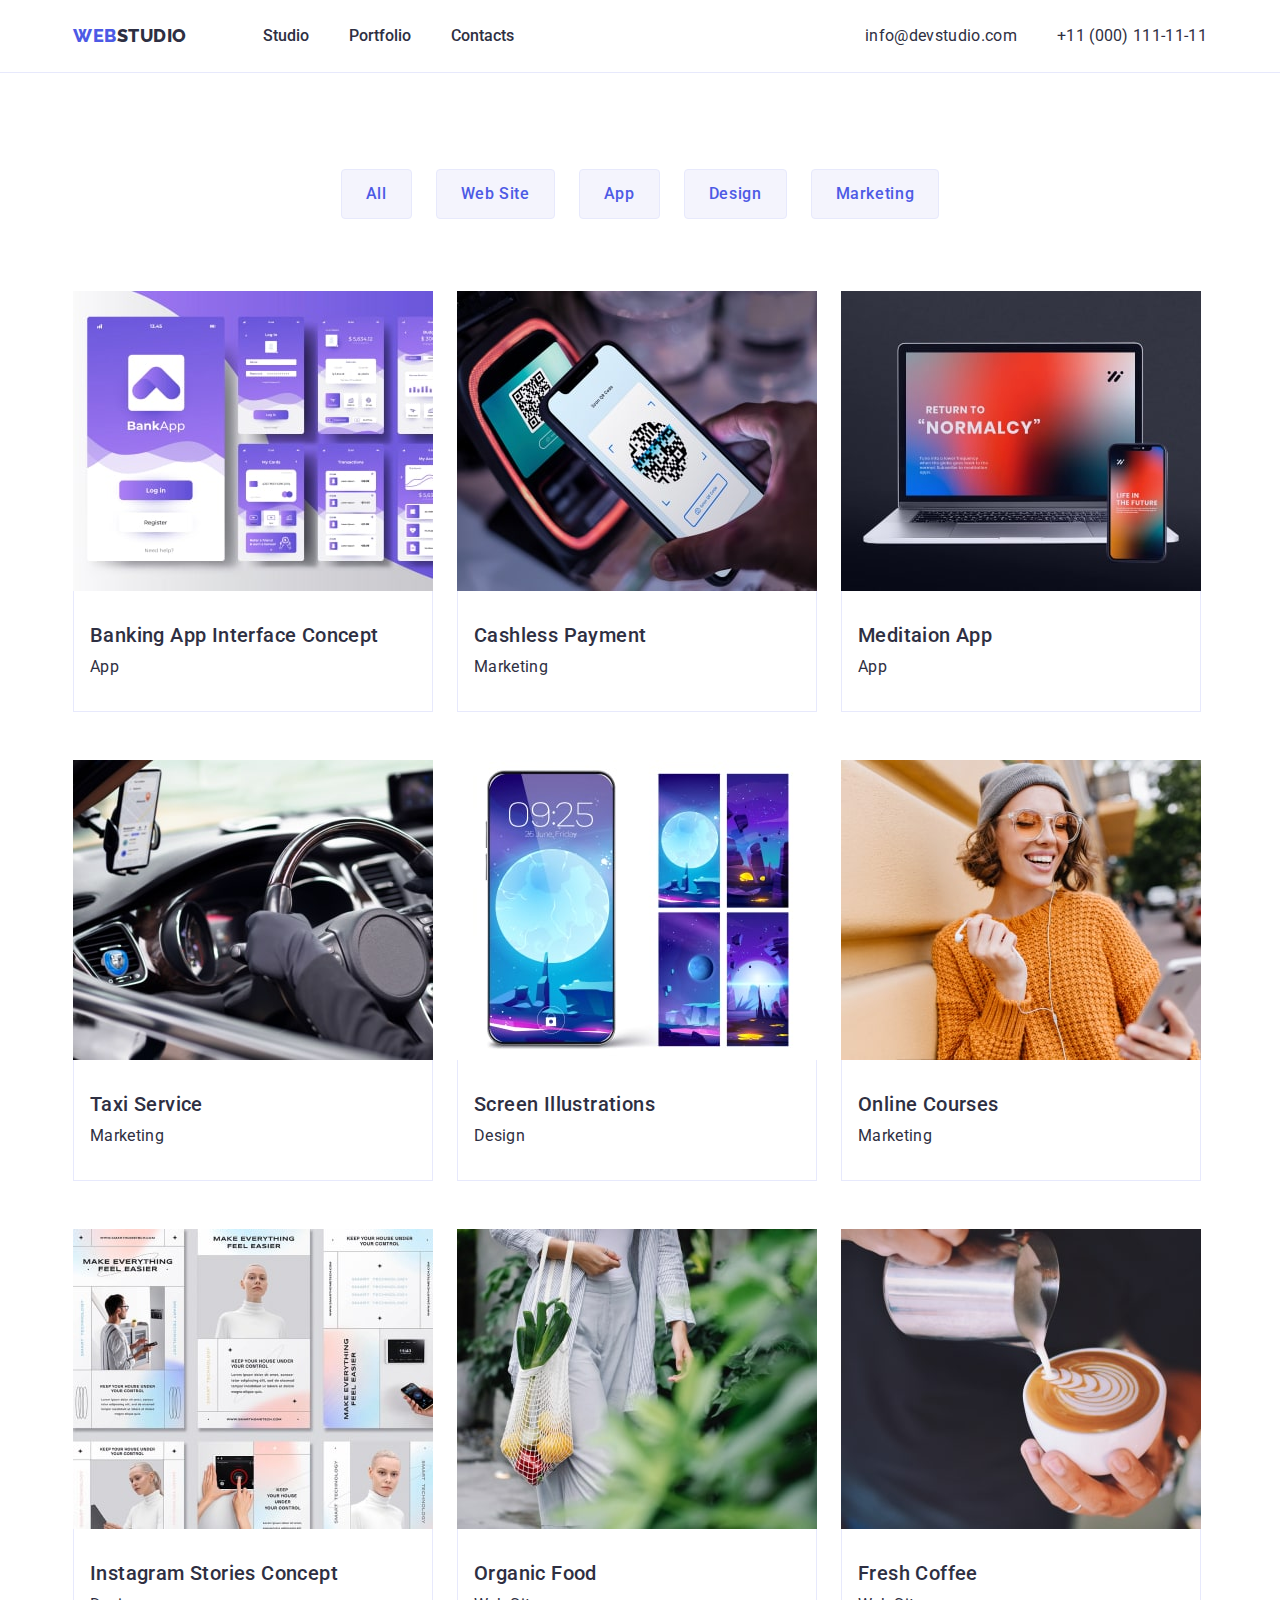
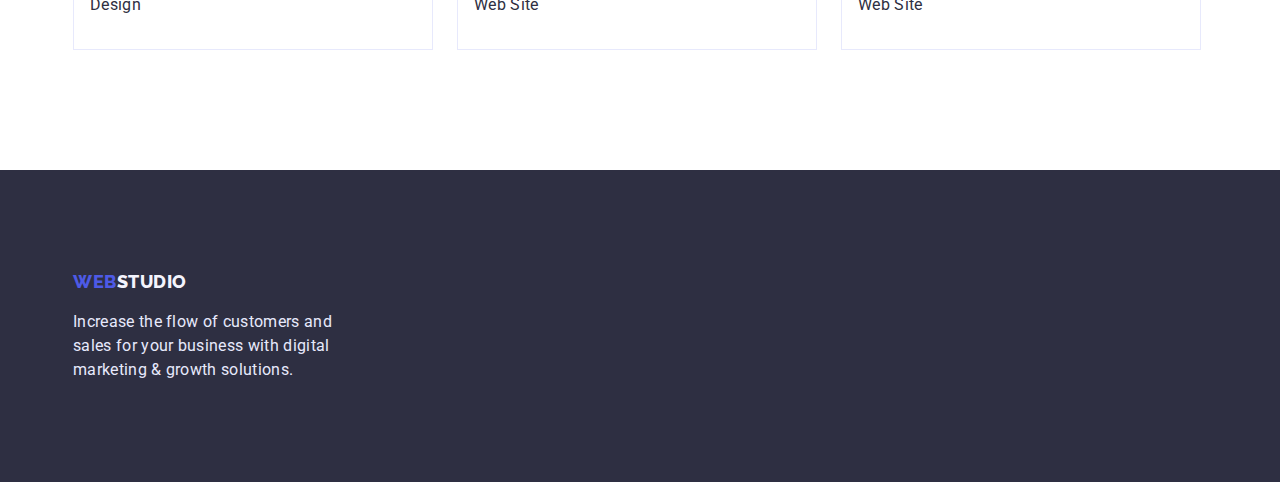
==== commit 2a078a7c: "ready HW3" ====
--- a/portfolio.html
+++ b/portfolio.html
@@ -20,32 +20,34 @@
   <body>
     <!-- Top line -->
     <header class="header">
-      <div class="conteiner">
+      <div class="conteiner header-conteiner">
         <nav class="site-nav">
-          <a class="link item" href="./index.html"
-            ><span class="logo">Web</span><span class="logo-st">Studio</span></a
+          <a class="link logo" href="./index.html"
+            >Web<span class="logo-st">Studio</span></a
           >
-          <ul class="site-nav list">
-            <li class="item">
-              <a class="site-nav link" href="./index.html" target="_blank"
+          <ul class="nav-list list">
+            <li class="nav-item">
+              <a class="nav-link link" href="./index.html" target="_blank"
                 >Studio</a
               >
             </li>
-            <li class="item">
-              <a class="site-nav link" href="./portfolio.html">Portfolio</a>
-            </li class="item">
-            <li class="item"><a class="site-nav link" href="">Contacts</a></li>
+            <li class="nav-item">
+              <a class="nav-link link" href="./portfolio.html" target="_blank">Portfolio</a>
+            </li>
+            <li class="nav-item">
+              <a class="nav-link link" href="">Contacts</a>
+            </li>
           </ul>
         </nav>
         <address class="address">
           <ul class="auto-nav list">
             <li>
-              <a class="info" href="mailto:info@devstudio.com"
+              <a class="contact-link" href="mailto:info@devstudio.com"
                 >info@devstudio.com</a
               >
             </li>
             <li>
-              <a class="info-tel" href="tel:+110001111111"
+              <a class="contact-link" href="tel:+110001111111"
                 >+11 (000) 111-11-11</a
               >
             </li>
@@ -55,10 +57,10 @@
     </header>
     <!-- MAIN-->
     <main>
-      <section>
+      <section class="section section-portfolio">
         <div class="conteiner">
           <h1 class="visually-hidden">social-links</h1>
-          <ul class="list">
+          <ul class="list-filter list">
             <li>
               <button class="button" type="button">All</button>
             </li>
@@ -76,57 +78,67 @@
             </li>
           </ul>
 
-          <ul class="list">
-            <li>
+          <ul class="list cards-list">
+            <li class="cards-item">
               <img
                 src="./images/bankapp.jpg"
                 alt="bankapp"
                 width="360"
                 height="300"
               />
-              <h2 class="example-item">Banking App Interface Concept</h2>
-              <p class="example-title">App</p>
-            </li>
-            <li>
+              <div class="cards-content">
+                <h2 class="example-item">Banking App Interface Concept</h2>
+                <p class="example-title">App</p>
+              </div>
+            </li>
+            <li class="cards-item">
               <img
                 src="./images/mobphone.jpg"
                 alt="mobphone"
                 width="360"
                 height="300"
               />
-              <h2 class="example-item">Cashless Payment</h2>
-              <p class="example-title">Marketing</p>
-            </li>
-            <li>
+              <div class="cards-content">
+                <h2 class="example-item">Cashless Payment</h2>
+                <p class="example-title">Marketing</p>
+              </div>
+            </li>
+            <li class="cards-item">
               <img
                 src="./images/notebook.jpg"
                 alt="notebook"
                 width="360"
                 height="300"
               />
-              <h2 class="example-item">Meditaion App</h2>
-              <p class="example-title">App</p>
-            </li>
-            <li>
+              <div class="cards-content">
+                <h2 class="example-item">Meditaion App</h2>
+                <p class="example-title">App</p>
+              </div>
+            </li>
+            <li class="cards-item">
               <img
                 src="./images/driver.jpg"
                 alt="drive"
                 width="360"
                 height="300"
               />
-              <h2 class="example-item">Taxi Service</h2>
-              <p class="example-title">Marketing</p>
-            </li>
-            <li>
+              <div class="cards-content">
+                <h2 class="example-item">Taxi Service</h2>
+                <p class="example-title">Marketing</p>
+              </div>
+            </li>
+            <li class="cards-item">
               <img
                 src="./images/phonetime.jpg"
                 alt="phonetime"
                 width="360"
                 height="300"
               />
-              <h2 class="example-item">Screen Illustrations</h2>
-              <p class="example-title">Design</p>
-            </li>
+              <div class="cards-content">
+                <h2 class="example-item">Screen Illustrations</h2>
+                <p class="example-title">Design</p>
+              </div>
+            </li class="cards-item">
             <li>
               <img
                 src="./images/smilegirl.jpg"
@@ -134,38 +146,46 @@
                 width="360"
                 height="300"
               />
-              <h2 class="example-item">Online Courses</h2>
-              <p class="example-title">Marketing</p>
-            </li>
-            <li>
+              <div class="cards-content">
+                <h2 class="example-item">Online Courses</h2>
+                <p class="example-title">Marketing</p>
+              </div>
+            </li>
+            <li class="cards-item">
               <img
                 src="./images/feel-easier.jpg"
                 alt="feel-easier"
                 width="360"
                 height="300"
               />
-              <h2 class="example-item">Instagram Stories Concept</h2>
-              <p class="example-title">Design</p>
-            </li>
-            <li>
+              <div class="cards-content">
+                <h2 class="example-item">Instagram Stories Concept</h2>
+                <p class="example-title">Design</p>
+              </div>
+            </li>
+            <li class="cards-item">
               <img
                 src="./images/vegetables-in-bag.jpg"
                 alt="vegetables-in-bag"
                 width="360"
                 height="300"
               />
-              <h2 class="example-item">Organic Food</h2>
-              <p class="example-title">Web Site</p>
-            </li>
-            <li>
+              <div class="cards-content">
+                <h2 class="example-item">Organic Food</h2>
+                <p class="example-title">Web Site</p>
+              </div>
+            </li>
+            <li class="cards-item">
               <img
                 src="./images/late.jpg"
                 alt="late"
                 width="360"
                 height="300"
               />
-              <h2 class="example-item">Fresh Coffee</h2>
-              <p class="example-title">Web Site</p>
+              <div class="cards-content">
+                <h2 class="example-item">Fresh Coffee</h2>
+                <p class="example-title">Web Site</p>
+              </div>
             </li>
           </ul>
         </div>
@@ -174,9 +194,8 @@
     <!-- Footer  -->
     <footer class="appeal">
       <div class="conteiner">
-        <a class="link" href="./index.html"
-          ><span class="logo">Web</span
-          ><span class="logo-second">Studio</span></a
+        <a class="link logo-footer" href="./index.html"
+          >Web<span class="logo-second">Studio</span></a
         >
         <p class="appeal-text">
           Increase the flow of customers and sales for your business with
--- a/CSS/style.css
+++ b/CSS/style.css
@@ -17,14 +17,7 @@
   --primary-white-color: #ffffff;
   --primery-btn-color: #f4f4fd;
 }
-html {
-  box-sizing: border-box;
-}
-*,
-*::before,
-*::after {
-  box-sizing: inherit;
-}
+
 p,
 h1,
 h2,
@@ -48,37 +41,65 @@
 }
 img {
   display: block;
+  max-width: 100%;
+  height: auto;
 }
 .list {
   list-style: none;
 }
 .link {
   text-decoration: none;
-  display: inline-block;
-}
+  display: block;
+}
+/* -----------------common -------------- */
 .conteiner {
   width: 1158px;
   /* padding-left: 15px;
   padding-right: 15px; */
-  padding: 0 15px;
-  /* outline: 2px solid red; */
+  padding: 0 12px;
   margin: 0 auto;
+  /* display: flex;
+  justify-content: center;
+  text-align: center; */
+}
+.section {
+  padding: 120px 0;
+}
+.section-title {
+  font-weight: 700;
+  font-size: 36px;
+  line-height: 1.11;
+  color: var(--primary-text-color);
+  text-align: center;
+  letter-spacing: 0.02em;
+  text-transform: capitalize;
+  margin-bottom: 72px;
 }
 /* ---------------Header--------------- */
-/* .header {
-  padding-top: 24px;
-  padding-bottom: 24px; */
-}
-/* .site-nav {
-  display: flex;
-} */
+.header {
+  border-bottom: 1px solid #e7e9fc;
+}
+.header-conteiner {
+  display: flex;
+  align-items: center;
+}
+.site-nav {
+  display: flex;
+  align-items: center;
+}
 .address {
-  outline: 2px solid transparent;
-  display: flex;
+  margin-left: auto;
 }
 
 /* -----------------Site Nav----------- */
-.site-nav .link {
+.nav-list {
+  display: flex;
+  align-items: center;
+  margin-left: 76px;
+  gap: 40px;
+}
+.nav-link {
+  display: block;
   font-weight: 500;
   font-size: 16px;
   line-height: 1.5;
@@ -86,18 +107,13 @@
   padding-top: 24px;
   padding-bottom: 24px;
 }
-.site-nav:hover,
-.site-nav:focus {
-  color: var(--accent);
-}
-.site-nav {
-  display: flex;
-  /* outline: 1px solid tomato; */
-}
-
+.nav-link:hover,
+.nav-link:focus {
+  color: var(--accent);
+}
+.nav-item {
+}
 .item {
-  margin-right: 40px;
-  outline: 1px solid teal;
 }
 
 .item:last-child {
@@ -105,55 +121,45 @@
 }
 
 .auto-nav {
-  font-size: 16px;
-  line-height: 1.5;
-  color: var(--primary-text-color);
-}
-.auto-nav {
-  display: flex;
+  display: flex;
+  gap: 40px;
 }
 /* -----------------header---------------- */
 .logo {
   font-family: "Raleway", sans-serif;
   font-weight: 800;
   font-size: 18px;
-  line-height: 1.33px;
+  line-height: 1.33;
   color: var(--accent);
   letter-spacing: 0.03em;
   text-transform: uppercase;
+  padding: 24px 0;
 }
 
 .logo-st {
-  font-family: "Raleway", sans-serif;
-  font-weight: 800;
-  font-size: 18px;
-  line-height: 1.33;
-  color: var(--primary-text-color);
-  letter-spacing: 0.03em;
-  text-transform: uppercase;
-}
-.info {
+  color: var(--primary-text-color);
+}
+
+.contact-link {
+  display: block;
+  font-size: 16px;
+  line-height: 1.5;
   text-decoration: none;
   color: var(--primary-text-color);
   letter-spacing: 0.02em;
-}
-.info:hover,
-.info:focus {
-  color: var(--accent);
-}
-.info-tel {
-  text-decoration: none;
-  color: var(--title-text-color);
-  letter-spacing: 0.02em;
-}
-.info-tel:hover,
-.info-tel:focus {
-  color: var(--accent);
-}
+  padding: 24px 0;
+}
+.contact-link:hover,
+.contact-link:focus {
+  color: var(--accent);
+}
+
 /* ------------HERO---------------------- */
 .hero {
   background: #2e2f42;
-  outline: 1px solid yellow;
+  padding-top: 188px;
+  padding-bottom: 188px;
+  text-align: center;
 }
 .hero-title {
   font-size: 56px;
@@ -161,36 +167,49 @@
   color: var(--primary-white-color);
   text-align: center;
   letter-spacing: 0.02em;
-  padding-top: 188px;
+  width: 496px;
+  margin: 0 auto;
   margin-bottom: 48px;
 }
+/*------------Button Hero ---------------*/
+.button-hero {
+  font-family: inherit;
+  font-weight: 500;
+  font-size: 16px;
+  line-height: 1.5;
+  letter-spacing: 0.04em;
+  color: var(--primery-btn-color);
+  background: #404bbf;
+  box-shadow: 0px 4px 4px rgba(0, 0, 0, 0.15);
+  border-radius: 4px;
+  cursor: pointer;
+  padding: 16px 32px;
+  border: none;
+}
+.button-hero:hover,
+.button-hero:focus {
+  color: #404bbf;
+  background: var(--primary-white-color);
+}
+
 /* -------------Section---------------- */
-.section {
-  color: var(--primary-text-color);
-  background: var(--primary-white-color);
-  outline: 1px solid blueviolet;
-}
-.section-title {
-  font-weight: 700;
-  font-size: 36px;
-  line-height: 1.11;
-  color: var(--primary-text-color);
-  text-align: center;
-  letter-spacing: 0.02em;
-  text-transform: capitalize;
-}
-.section-benefit {
-  outline: 1px solid green;
-}
+
 .list-benefit {
-  color: var(--primary-text-color);
-}
+  display: flex;
+  color: var(--primary-text-color);
+  gap: 24px;
+}
+.item-benefit {
+  width: 264px;
+}
+
 .list-benefit-item {
   font-weight: 500;
   font-size: 20px;
   line-height: 1.2;
   color: var(--primary-text-color);
   letter-spacing: 0.02em;
+  margin-bottom: 8px;
 }
 .list-benefit-text {
   font-size: 16px;
@@ -198,28 +217,50 @@
   color: var(--title-text-color);
   letter-spacing: 0.02em;
 }
+/* ----------------------section-img -----------*/
+.section-img {
+  padding-top: 0;
+}
+.list-simple {
+  display: flex;
+  gap: 24px;
+}
+.item-simpl {
+  width: 360px;
+}
+/* /* ----------------------section-team -----------*/
+
 .section-team {
   background: var(--primery-btn-color);
-  outline: 1px solid darkorange;
 }
 .list-team {
+  display: flex;
+  gap: 24px;
+}
+.item-team {
+  width: 264px;
+  background: var(--primary-white-color);
+  box-shadow: 0px 1px 6px rgba(46, 47, 66, 0.08),
+    0px 1px 1px rgba(46, 47, 66, 0.16), 0px 2px 1px rgba(46, 47, 66, 0.08);
+  border-radius: 0px 0px 4px 4px;
+}
+.team-content {
+  padding: 32px 16px;
+  text-align: center;
 }
 .list-team-name {
   font-weight: 500;
   font-size: 20px;
   line-height: 1.2;
   color: var(--primary-text-color);
-
-  letter-spacing: 0.02em;
-  background: var(--primary-white-color);
+  letter-spacing: 0.02em;
+  margin-bottom: 8px;
 }
 .list-team-prof {
   font-size: 16px;
   line-height: 1.5;
   color: var(--title-text-color);
-
-  letter-spacing: 0.02em;
-  background: var(--primary-white-color);
+  letter-spacing: 0.02em;
 }
 
 /*----------------- Footer------------ */
@@ -228,39 +269,28 @@
   padding-top: 100px;
   padding-bottom: 100px;
 }
-.logo-second {
+
+.logo-footer {
   font-family: "Raleway", sans-serif;
   font-weight: 800;
   font-size: 18px;
-  line-height: 1.16;
-  color: var(--primery-btn-color);
+  line-height: 1.33;
+  color: var(--accent);
   letter-spacing: 0.03em;
   text-transform: uppercase;
+  margin-bottom: 16px;
+}
+.logo-second {
+  color: var(--primery-btn-color);
 }
 .appeal-text {
   font-size: 16px;
   line-height: 1.5;
   color: #e7e9fc;
   letter-spacing: 0.02em;
-}
-/*------------Button Hero ---------------*/
-.button-hero {
-  font-family: "Roboto", sans-serif;
-  font-weight: 500;
-  font-size: 16px;
-  line-height: 1.5;
-  display: flex;
-  align-items: center;
-  letter-spacing: 0.04em;
-  color: var(--primery-btn-color);
-  background: #404bbf;
-  cursor: pointer;
-}
-.button-hero:hover,
-.button-hero:focus {
-  color: #404bbf;
-  background: var(--primary-white-color);
-}
+  width: 264px;
+  }
+
 /* -------------Button---------------- */
 .button {
   font-family: "Roboto", sans-serif;
@@ -272,7 +302,10 @@
   letter-spacing: 0.04em;
   color: var(--accent);
   background: var(--primery-btn-color);
+  border: 1px solid #e7e9fc;
+  border-radius: 4px;
   cursor: pointer;
+  padding: 12px 24px;
 }
 .button:hover,
 .button:focus {
@@ -280,17 +313,42 @@
   background: var(--accent);
 }
 /* ----------------portfolio file------------------*/
+.section-portfolio {
+  padding-top: 96px;
+}
+.list-filter {
+  display: flex;
+  gap: 24px;
+  margin-bottom: 72px;
+  justify-content: center;
+}
+.cards-list {
+  display: flex;
+  flex-wrap: wrap;
+  row-gap: 48px;
+  column-gap: 24px;
+}
+.cards-item {
+  width: 360px;
+}
+.cards-content {
+  padding: 32px 16px;
+  border: 1px solid #e7e9fc;
+  border-top: none;
+}
+
 .example-item {
   font-weight: 500;
   font-size: 20px;
   line-height: 1.2;
   letter-spacing: 0.02em;
   color: var(--primary-text-color);
+  margin-bottom: 8px;
 }
 .example-title {
   font-size: 16px;
   line-height: 1.5;
-  letter-spacing: 0.02em;
+  letter-spacing: 0.02em;appeal-text
   color: var(--title-text-color);
 }
 
